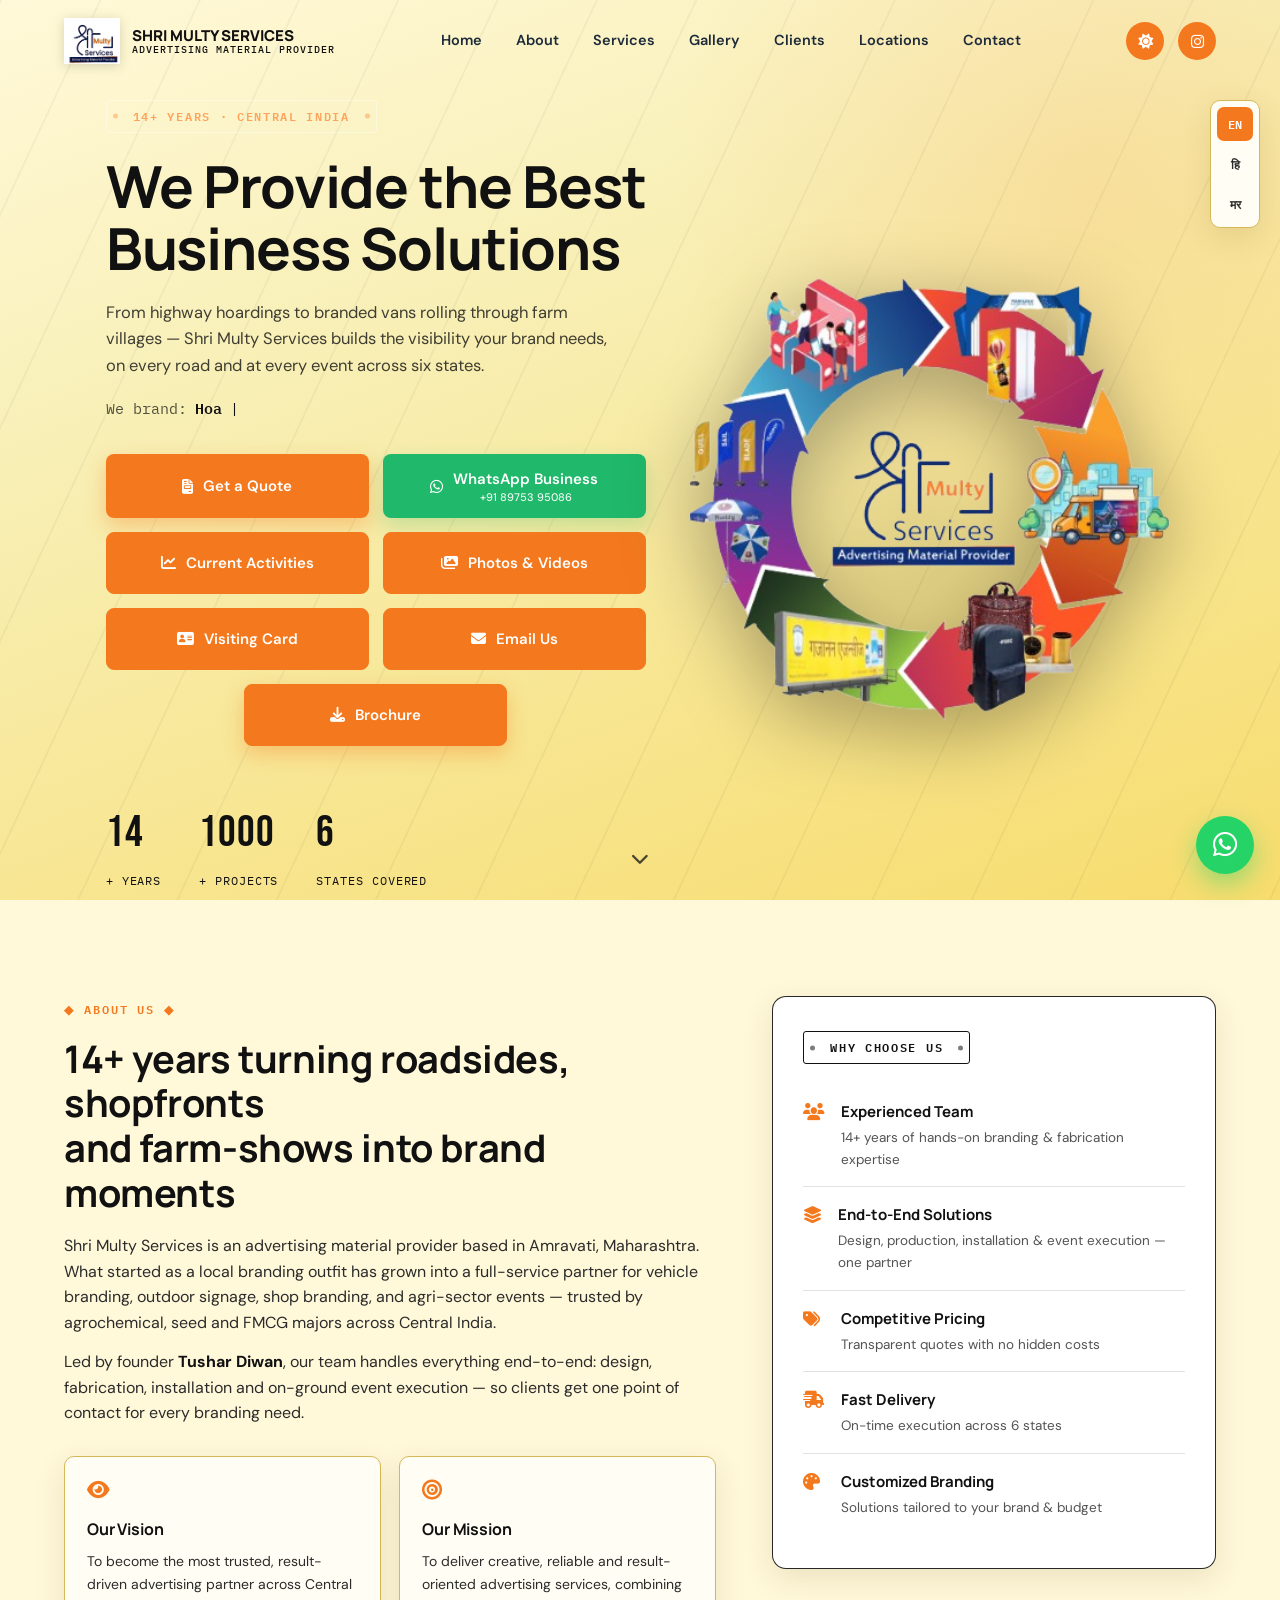
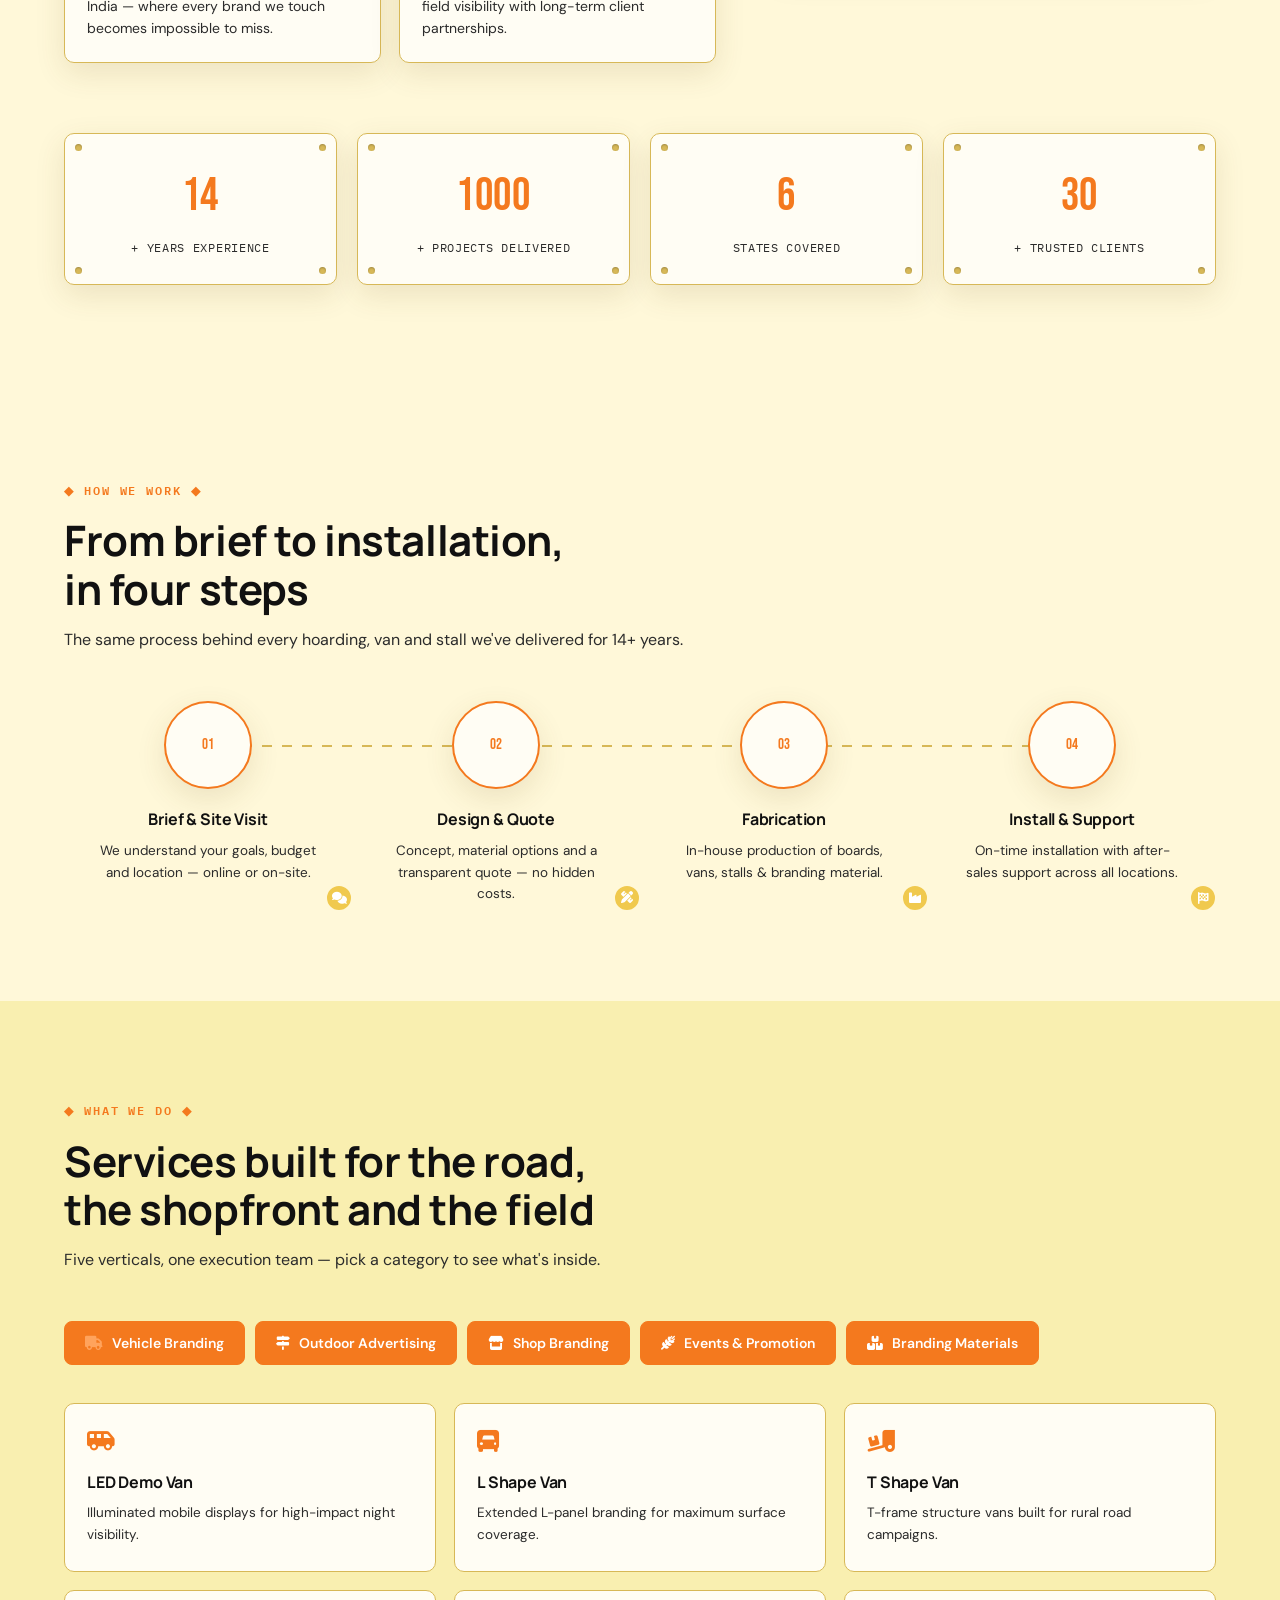
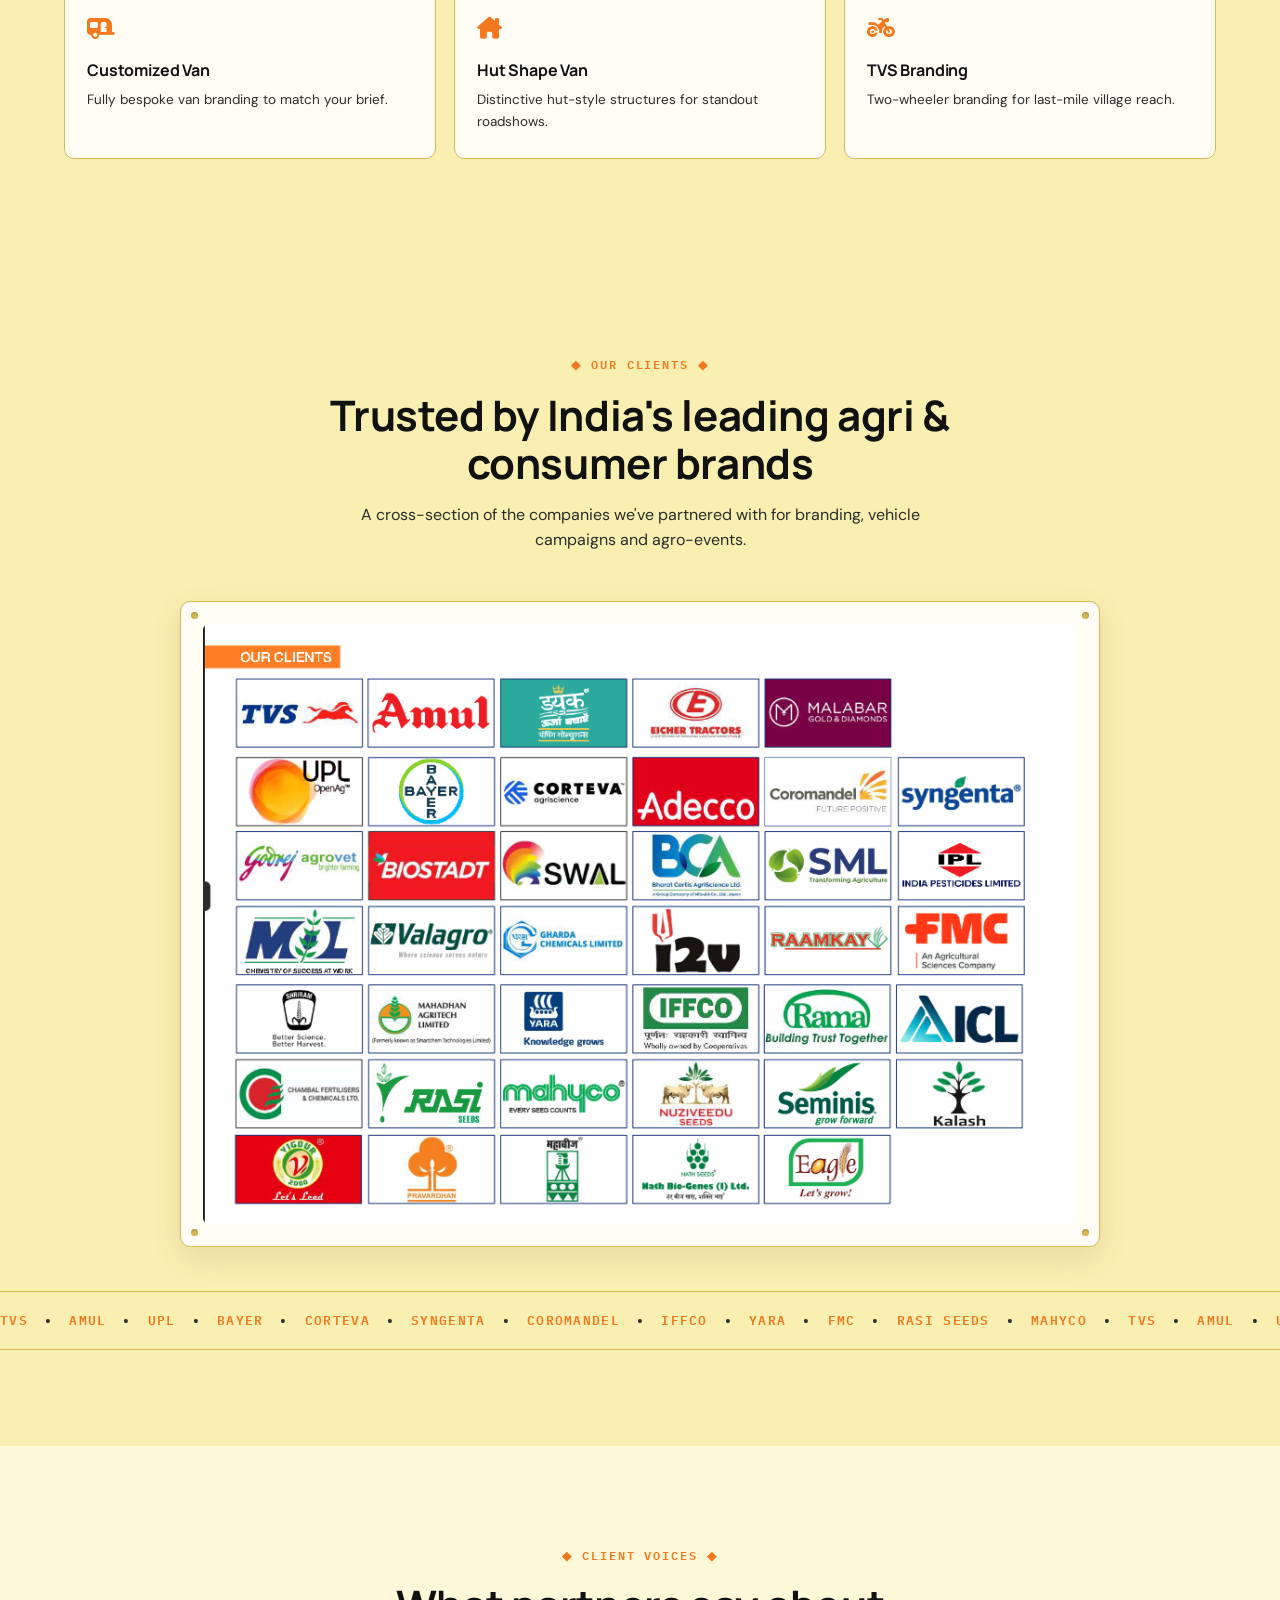
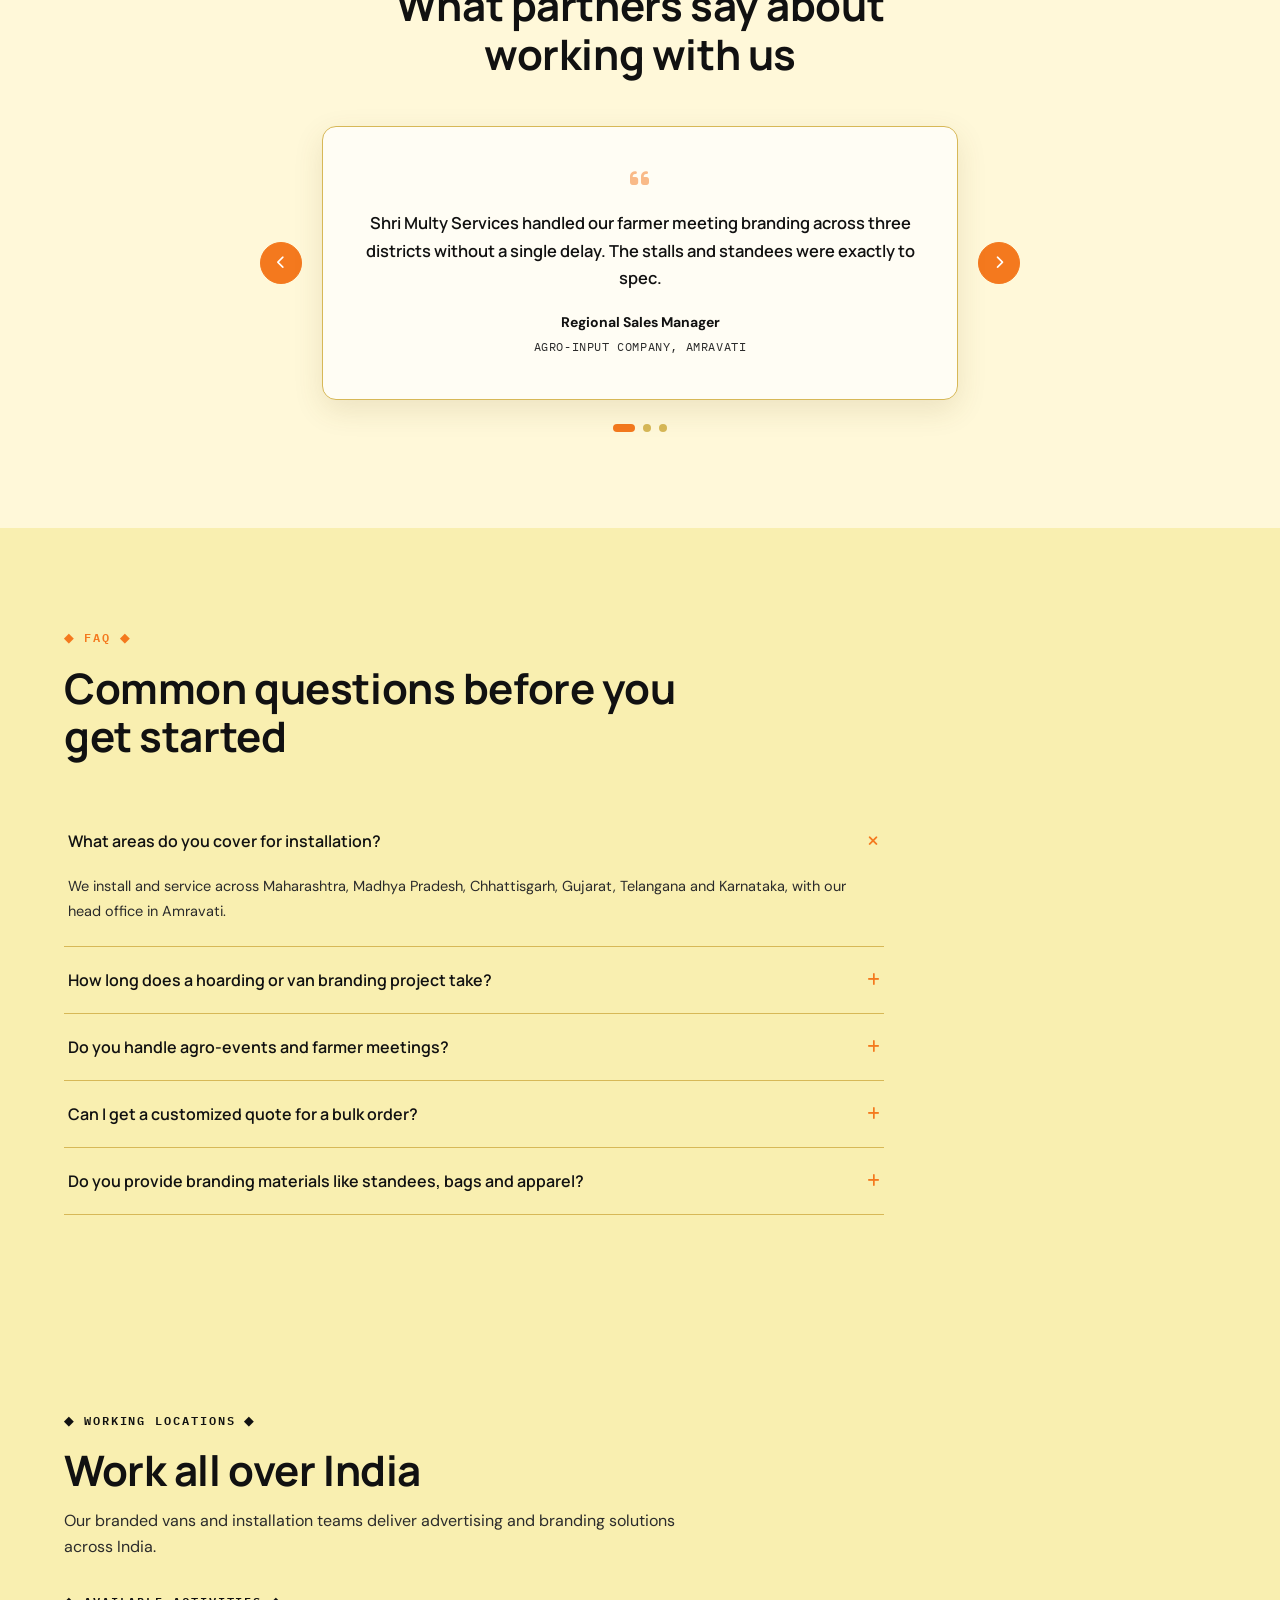
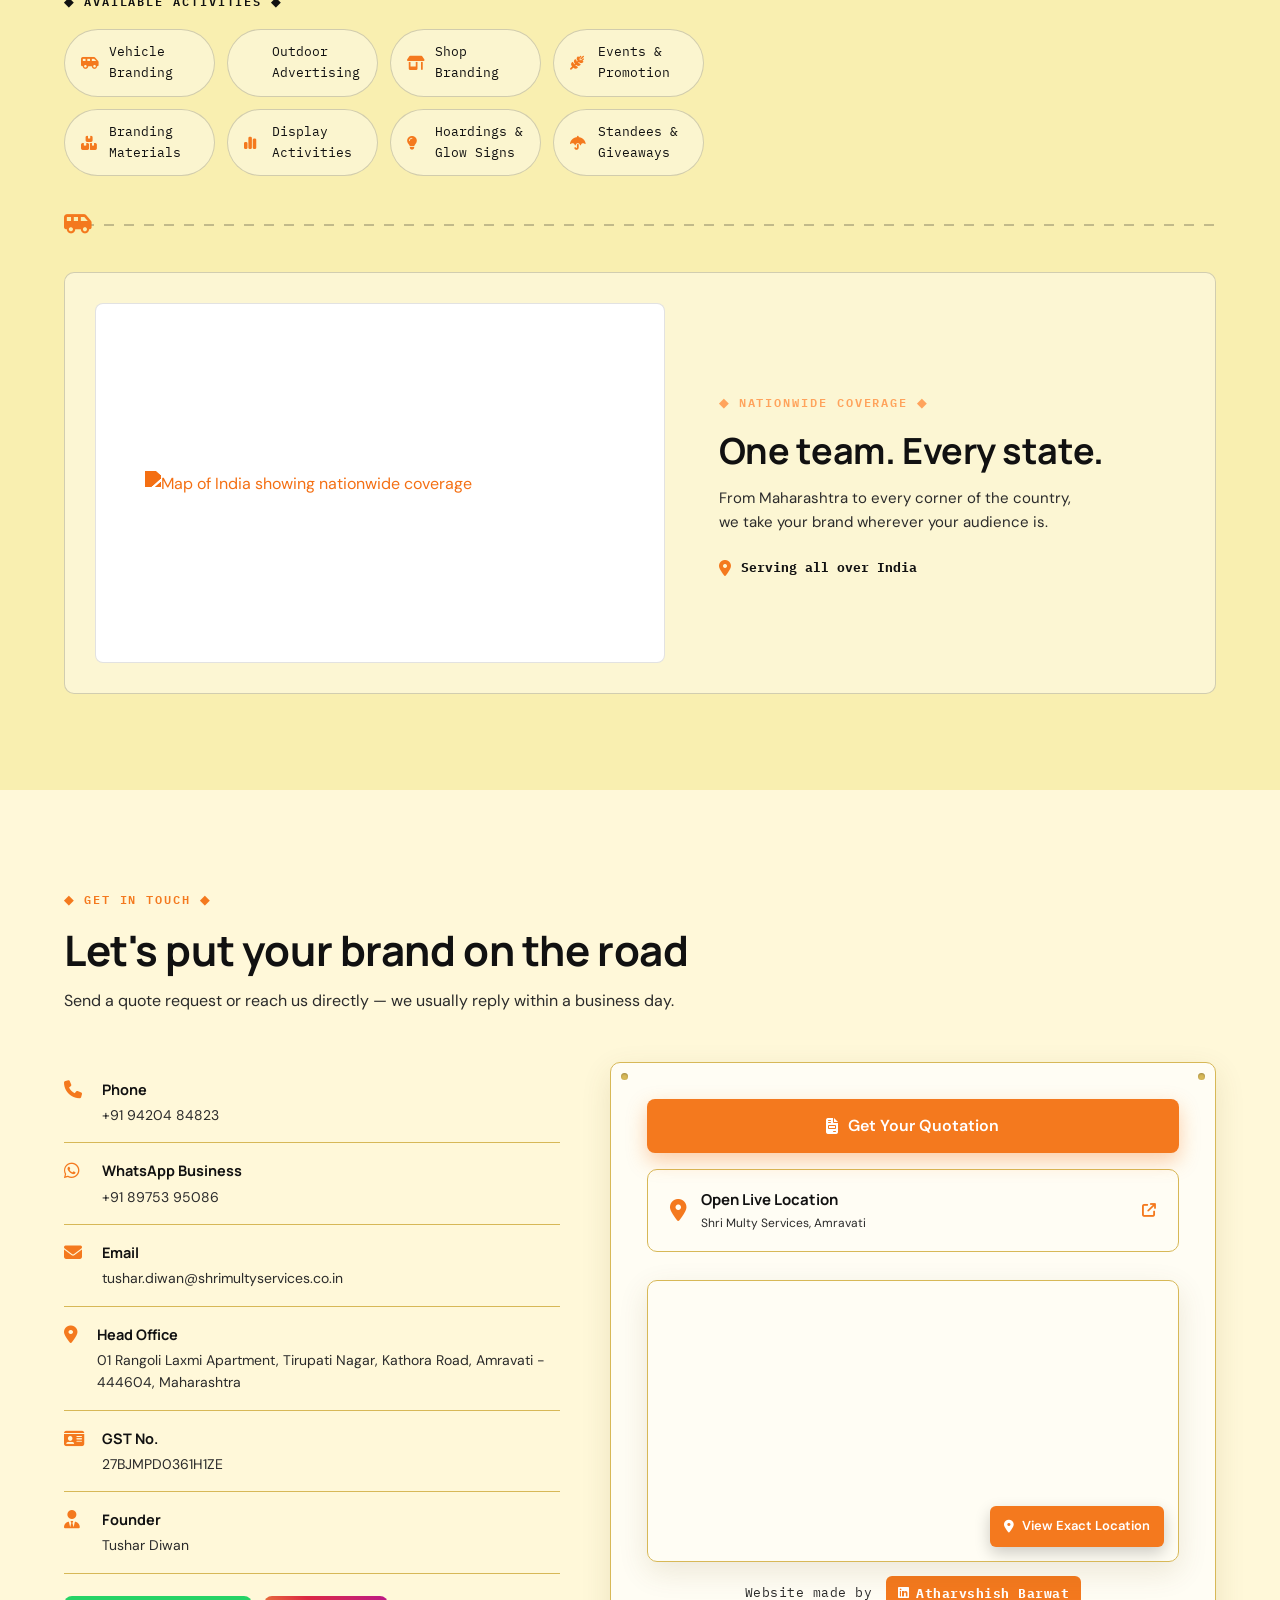
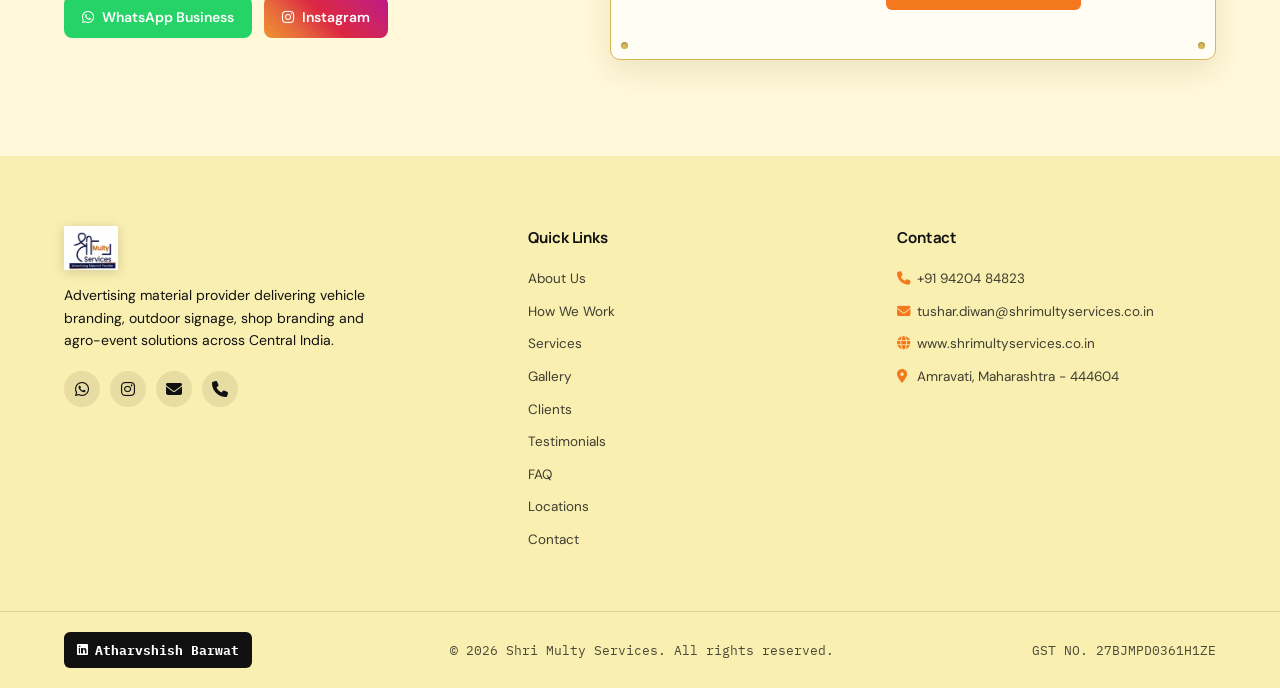
==== index.html @ 0ce6bb1d "Add autoplay video and sound controls Include the media library, visiting card, and requested site a" ====
<!DOCTYPE html>
<html lang="en" data-theme="dark">
<head>
<meta charset="UTF-8">
<meta name="viewport" content="width=device-width, initial-scale=1.0">
<title>Shri Multy Services | Advertising & Branding Solutions – Amravati</title>
<meta name="description" content="Shri Multy Services — Vehicle branding, hoardings, shop branding & agro-event solutions across Maharashtra, MP, Chhattisgarh, Gujarat, Telangana & Karnataka. 14+ years experience.">
<link rel="icon" href="logo.png">

<link rel="preconnect" href="https://fonts.googleapis.com">
<link rel="preconnect" href="https://fonts.gstatic.com" crossorigin>
<link href="https://fonts.googleapis.com/css2?family=DM+Sans:wght@400;500;600;700&family=IBM+Plex+Mono:wght@500;600&family=Manrope:wght@400;500;600;700;800&family=Bebas+Neue&display=swap" rel="stylesheet">
<link rel="stylesheet" href="https://cdnjs.cloudflare.com/ajax/libs/font-awesome/6.5.1/css/all.min.css">

<style>
/* ============ TOKENS ============ */
:root{
  --navy-deep:#f5d76d;
  --navy:#f0c94e;
  --navy-soft:#f7e589;
  --orange:#F4791E;
  --orange-soft:#FFA35C;
  --cream:#fff8d9;
  --paper:#fffdf4;
  --ink:#111111;
  --ink-soft:#2b2b2b;
  --line:#d7b857;
  --steel:#8A93A6;

  --bg:var(--cream);
  --bg-alt:#f9efb0;
  --surface:var(--paper);
  --text:var(--ink);
  --text-soft:var(--ink-soft);
  --border:var(--line);
  --shadow: 0 10px 30px rgba(95,74,18,0.12);

  --display:'Manrope', sans-serif;
  --body:'DM Sans', sans-serif;
  --mono:'IBM Plex Mono', monospace;
  --stat:'Bebas Neue', sans-serif;
}

[data-theme="dark"]{
  --bg:#fff8d9;
  --bg-alt:#f9efb0;
  --surface:#fffdf4;
  --text:#111111;
  --text-soft:#2b2b2b;
  --border:#d7b857;
  --shadow: 0 10px 30px rgba(95,74,18,0.12);
}

.reveal{opacity:0;transform:translateY(28px);transition:opacity .7s ease, transform .7s ease;}
.reveal.in-view{opacity:1;transform:translateY(0);}
@media (prefers-reduced-motion: reduce){
  .reveal{opacity:1;transform:none;transition:none;}
  .hero-art img,.route-van,.wa-float{animation:none !important;}
}

*{margin:0;padding:0;box-sizing:border-box;}
html{scroll-behavior:smooth;scroll-padding-top:88px;}
body{
  font-family:var(--body);
  background:var(--bg);
  color:var(--text);
  line-height:1.6;
  overflow-x:hidden;
  transition:background .4s ease, color .4s ease;
}
img{max-width:100%;display:block;}
a:focus-visible,button:focus-visible{outline:3px solid #1d5ca8;outline-offset:3px;}
a{color:inherit;text-decoration:none;}
ul{list-style:none;}
.container{max-width:1200px;margin:0 auto;padding:0 24px;}
section{position:relative;}

/* ---- signboard tag (signature element) ---- */
.tag{
  display:inline-flex;
  align-items:center;
  gap:8px;
  font-family:var(--mono);
  font-size:12px;
  font-weight:600;
  letter-spacing:.14em;
  text-transform:uppercase;
  color:var(--ink);
  border:1.5px solid var(--ink);
  padding:6px 16px;
  border-radius:3px;
  position:relative;
  background:transparent;
}
.tag::before,.tag::after{
  content:"";
  position:absolute;
  width:5px;height:5px;
  border-radius:50%;
  background:currentColor;
  opacity:.55;
  top:50%;transform:translateY(-50%);
}
.tag::before{left:6px;}
.tag::after{right:6px;}
.tag > span{padding:0 10px;}

.board{
  position:relative;
  background:var(--surface);
  border:1px solid var(--border);
  border-radius:10px;
  box-shadow:var(--shadow);
}
.board .bolt{
  position:absolute;
  width:7px;height:7px;
  border-radius:50%;
  background:var(--border);
  box-shadow: inset 0 1px 2px rgba(0,0,0,.25), 0 1px 0 rgba(255,255,255,.3);
}
.board .bolt.tl{top:10px;left:10px;}
.board .bolt.tr{top:10px;right:10px;}
.board .bolt.bl{bottom:10px;left:10px;}
.board .bolt.br{bottom:10px;right:10px;}

h1,h2,h3,h4{font-family:var(--display);font-weight:700;letter-spacing:-0.01em;color:var(--text);}
.eyebrow{
  font-family:var(--mono);
  font-size:12px;
  letter-spacing:.16em;
  text-transform:uppercase;
  color:var(--orange);
  font-weight:600;
}
.section-head{max-width:640px;margin-bottom:48px;}
.section-head h2{font-size:clamp(28px,4vw,42px);margin-top:14px;line-height:1.15;}
.section-head p{color:var(--text-soft);margin-top:14px;font-size:16px;}
.section-pad{padding:96px 0;}
.center{text-align:center;margin-left:auto;margin-right:auto;}

.btn{
  display:inline-flex;align-items:center;gap:10px;
  font-family:var(--body);font-weight:600;font-size:15px;
  padding:13px 22px;border-radius:8px;
  cursor:pointer;border:none;transition:transform .25s ease, box-shadow .25s ease, background .25s ease;
  white-space:nowrap;
}
.btn-primary{background:var(--orange);color:#fff;box-shadow:0 8px 20px rgba(244,121,30,.35);}
.btn-primary:hover{transform:translateY(-2px);box-shadow:0 12px 26px rgba(244,121,30,.45);}
.btn-whatsapp{background:#20b86a;color:#fff;box-shadow:0 8px 20px rgba(32,184,106,.24);}
.btn-whatsapp:hover{background:#159956;color:#fff;transform:translateY(-2px);}
.btn-whatsapp small{display:block;font-size:11px;font-weight:500;line-height:1.2;opacity:.92;}
.btn-outline{background:var(--orange);color:#fff;border:1.5px solid var(--orange);}
.btn-outline:hover{background:#df6810;transform:translateY(-2px);}
.btn-dark-outline{background:var(--orange);color:#fff;border:1.5px solid var(--orange);}
[data-theme="dark"] .btn-dark-outline{color:#fff;border-color:var(--orange);}
.btn-dark-outline:hover{background:#df6810;color:#fff;}
.hero-cta a[data-i18n="cta_brochure"]{background:var(--orange)!important;color:#fff!important;border:1.5px solid var(--orange)!important;box-shadow:0 8px 20px rgba(244,121,30,.35)!important;}
.hero-cta a[data-i18n="cta_brochure"]:hover{background:#df6810!important;border-color:#df6810!important;transform:translateY(-2px);}
.hero-cta a[data-i18n="cta_brochure"] i{color:#fff!important;}
.hero-cta a[download]{background:var(--orange)!important;color:#fff!important;border:1.5px solid var(--orange)!important;box-shadow:0 8px 20px rgba(244,121,30,.35)!important;}
.hero-cta a[download]:hover{background:#df6810!important;border-color:#df6810!important;transform:translateY(-2px);}
.hero-cta a[download] i{color:#fff!important;}

/* ============ NAVBAR ============ */
header{
  position:fixed;top:0;left:0;width:100%;z-index:1000;
  padding:18px 0;
  transition:background .35s ease, padding .35s ease, box-shadow .35s ease;
}
header.scrolled{
  background:var(--surface);
  padding:10px 0;
  box-shadow:0 4px 20px rgba(0,0,0,.08);
}
.nav-wrap{display:flex;align-items:center;justify-content:space-between;}
.brand{display:flex;align-items:center;gap:12px;}
.brand img{height:46px;width:auto;transition:height .35s ease;filter:drop-shadow(0 2px 6px rgba(0,0,0,.15));}
header.scrolled .brand img{height:38px;width:auto;}
.brand-text{font-family:var(--display);font-weight:800;font-size:15px;line-height:1.15;color:#111;transition:color .35s ease;}
header.scrolled .brand-text{color:var(--text);}
.brand-text small{display:block;font-family:var(--mono);font-weight:500;font-size:10px;letter-spacing:.1em;color:#111;text-transform:uppercase;}

.nav-links{display:flex;align-items:center;gap:34px;}
.nav-links a{
  font-size:14.5px;font-weight:600;color:#1d2a3a;position:relative;padding:4px 0;
  transition:color .35s ease;
}
header.scrolled .nav-links a{color:var(--text);}
.nav-links a::after{
  content:"";position:absolute;left:0;bottom:-2px;width:0;height:2px;background:var(--orange);
  transition:width .25s ease;
}
.nav-links a:hover::after{width:100%;}

.nav-actions{display:flex;align-items:center;gap:14px;}
.icon-btn{
  width:38px;height:38px;border-radius:50%;
  display:flex;align-items:center;justify-content:center;
  background:var(--orange);color:#fff;
  cursor:pointer;border:none;font-size:15px;transition:.3s ease;
}
header.scrolled .icon-btn{background:var(--orange);color:#fff;}
.icon-btn:hover{background:var(--orange);color:#fff;}

.hamburger{display:none;flex-direction:column;gap:5px;cursor:pointer;background:none;border:none;}
.hamburger span{width:24px;height:2.5px;background:#1d2a3a;border-radius:2px;transition:.3s ease;}
header.scrolled .hamburger span{background:var(--text);}

@media(max-width:960px){
  .nav-links{
    position:fixed;top:0;right:-100%;height:100vh;width:min(320px,80vw);
    background:var(--surface);flex-direction:column;justify-content:center;
    gap:28px;transition:right .4s ease;box-shadow:-10px 0 40px rgba(0,0,0,.2);
  }
  .nav-links.open{right:0;}
  .nav-links a{color:var(--text) !important;font-size:17px;}
  .hamburger{display:flex;}
}
</style>
<script>
if (new URLSearchParams(window.location.search).get('gallery-only') === '1') {
  document.documentElement.classList.add('gallery-only');
}
</script>
<style>
#gallery { display: none !important; }
html.gallery-only #gallery { display: block !important; }
html.gallery-only body > :not(#gallery):not(#lightbox):not(style) { display: none !important; }
.legacy-gallery-return { display: inline-flex; margin-bottom: 28px; color: var(--orange); font-weight: 700; }
</style>
</head>
<body>

<!-- ============ PRELOADER ============ -->
<div id="preloader">
  <div class="preloader-inner">
    <img src="logo.png" alt="Shri Multy Services">
    <div class="preloader-bar"><span></span></div>
  </div>
</div>

<!-- ============ SCROLL PROGRESS ============ -->
<div id="scrollProgress"></div>

<!-- ============ LANGUAGE SWITCHER (floating) ============ -->
<div class="lang-switch" id="langSwitch">
  <button class="lang-btn active" data-lang="en">EN</button>
  <button class="lang-btn" data-lang="hi">हि</button>
  <button class="lang-btn" data-lang="mr">मर</button>
</div>

<style>
#preloader{
  position:fixed;inset:0;z-index:9999;background:#fff;
  display:flex;align-items:center;justify-content:center;
  transition:opacity .6s ease, visibility .6s ease;
}
#preloader.hide{opacity:0;visibility:hidden;pointer-events:none;}
.preloader-inner{text-align:center;}
.preloader-inner img{width:110px;margin:0 auto 22px;animation:pulseLogo 1.4s ease-in-out infinite;}
@keyframes pulseLogo{0%,100%{transform:scale(1);opacity:1;}50%{transform:scale(1.08);opacity:.75;}}
.preloader-bar{width:180px;height:3px;background:rgba(255,255,255,.15);border-radius:3px;overflow:hidden;margin:0 auto;}
.preloader-bar span{display:block;height:100%;width:0%;background:var(--orange);border-radius:3px;animation:loadBar 1.6s ease forwards;}
@keyframes loadBar{0%{width:0%;}100%{width:100%;}}

#scrollProgress{
  position:fixed;top:0;left:0;height:3px;width:0%;
  background:linear-gradient(90deg,var(--orange),var(--orange-soft));
  z-index:1100;transition:width .1s ease;
}

.lang-switch{
  position:fixed;top:100px;right:20px;z-index:950;
  display:flex;flex-direction:column;gap:6px;
  background:var(--surface);border:1px solid var(--border);border-radius:10px;padding:6px;box-shadow:var(--shadow);
}
.lang-btn{
  width:36px;height:34px;border:none;background:transparent;border-radius:7px;cursor:pointer;
  font-family:var(--mono);font-size:12px;font-weight:600;color:var(--text-soft);transition:.2s ease;
}
.lang-btn.active{background:var(--orange);color:#fff;}
.lang-btn:hover{color:var(--orange);}
.lang-btn.active:hover{color:#fff;}

@media(max-width:640px){
  .lang-switch{top:auto;bottom:96px;right:16px;flex-direction:row;}
}
</style>

<!-- ============ HEADER ============ -->
<header id="siteHeader">
  <div class="container nav-wrap">
    <a href="#home" class="brand">
      <img src="logo.png" alt="Shri Multy Services logo">
      <span class="brand-text">SHRI MULTY SERVICES<small>Advertising Material Provider</small></span>
    </a>
    <nav class="nav-links" id="navLinks">
      <a href="#home" data-i18n="nav_home">Home</a>
      <a href="#about" data-i18n="nav_about">About</a>
      <a href="#services" data-i18n="nav_services">Services</a>
      <a href="media.html" data-i18n="nav_gallery">Gallery</a>
      <a href="#clients" data-i18n="nav_clients">Clients</a>
      <a href="#locations" data-i18n="nav_locations">Locations</a>
      <a href="#contact" data-i18n="nav_contact">Contact</a>
    </nav>
    <div class="nav-actions">
      <button class="icon-btn" id="themeToggle" title="Toggle dark/light mode"><i class="fa-solid fa-sun"></i></button>
      <a class="icon-btn" href="https://www.instagram.com/shri_multy_services/" target="_blank" title="Instagram"><i class="fa-brands fa-instagram"></i></a>
      <button class="hamburger" id="hamburger"><span></span><span></span><span></span></button>
    </div>
  </div>
</header>
<!-- ============ HERO ============ -->
<section id="home" class="hero">
  <div class="hero-bg"></div>
  <div class="container hero-wrap">
    <div class="hero-copy">
      <span class="tag" style="color:var(--orange-soft);border-color:rgba(255,255,255,.4);"><span data-i18n="hero_tag">14+ Years &middot; Central India</span></span>
      <h1 data-i18n="hero_title">We Provide the Best<br><span class="accent">Business Solutions</span></h1>
      <p class="hero-sub" data-i18n="hero_sub">From highway hoardings to branded vans rolling through farm villages — Shri Multy Services builds the visibility your brand needs, on every road and at every event across six states.</p>
      <p class="hero-rotator"><span>We brand:</span> <span id="typewriter" class="tw-text"></span><span class="tw-cursor">|</span></p>
      <div class="hero-cta">
        <a href="https://forms.gle/1WXoyvcicvD7p4dz6" target="_blank" rel="noopener noreferrer" class="btn btn-primary"><i class="fa-solid fa-file-invoice"></i> <span data-i18n="cta_quote">Get a Quote</span></a>
        <a href="https://wa.me/918975395086" target="_blank" rel="noopener noreferrer" class="btn btn-whatsapp"><i class="fa-brands fa-whatsapp"></i> <span><span data-i18n="cta_whatsapp">WhatsApp Business</span><small>+91 89753 95086</small></span></a>
        <a href="https://drive.google.com/drive/folders/1-GSdfZm6TTlJrvvQrudnqlHhU-xvmjwj?usp=sharing" target="_blank" class="btn btn-outline"><i class="fa-solid fa-chart-line"></i> Current Activities</a>
        <a href="media.html" class="btn btn-outline"><i class="fa-solid fa-images"></i> Photos &amp; Videos</a>
        <a href="media.html#visiting-card" class="btn btn-outline"><i class="fa-solid fa-address-card"></i> Visiting Card</a>
        <a href="mailto:tushar.diwan@shrimultyservices.co.in" class="btn btn-outline"><i class="fa-solid fa-envelope"></i> <span data-i18n="cta_email">Email Us</span></a>
        <a href="[data-uri]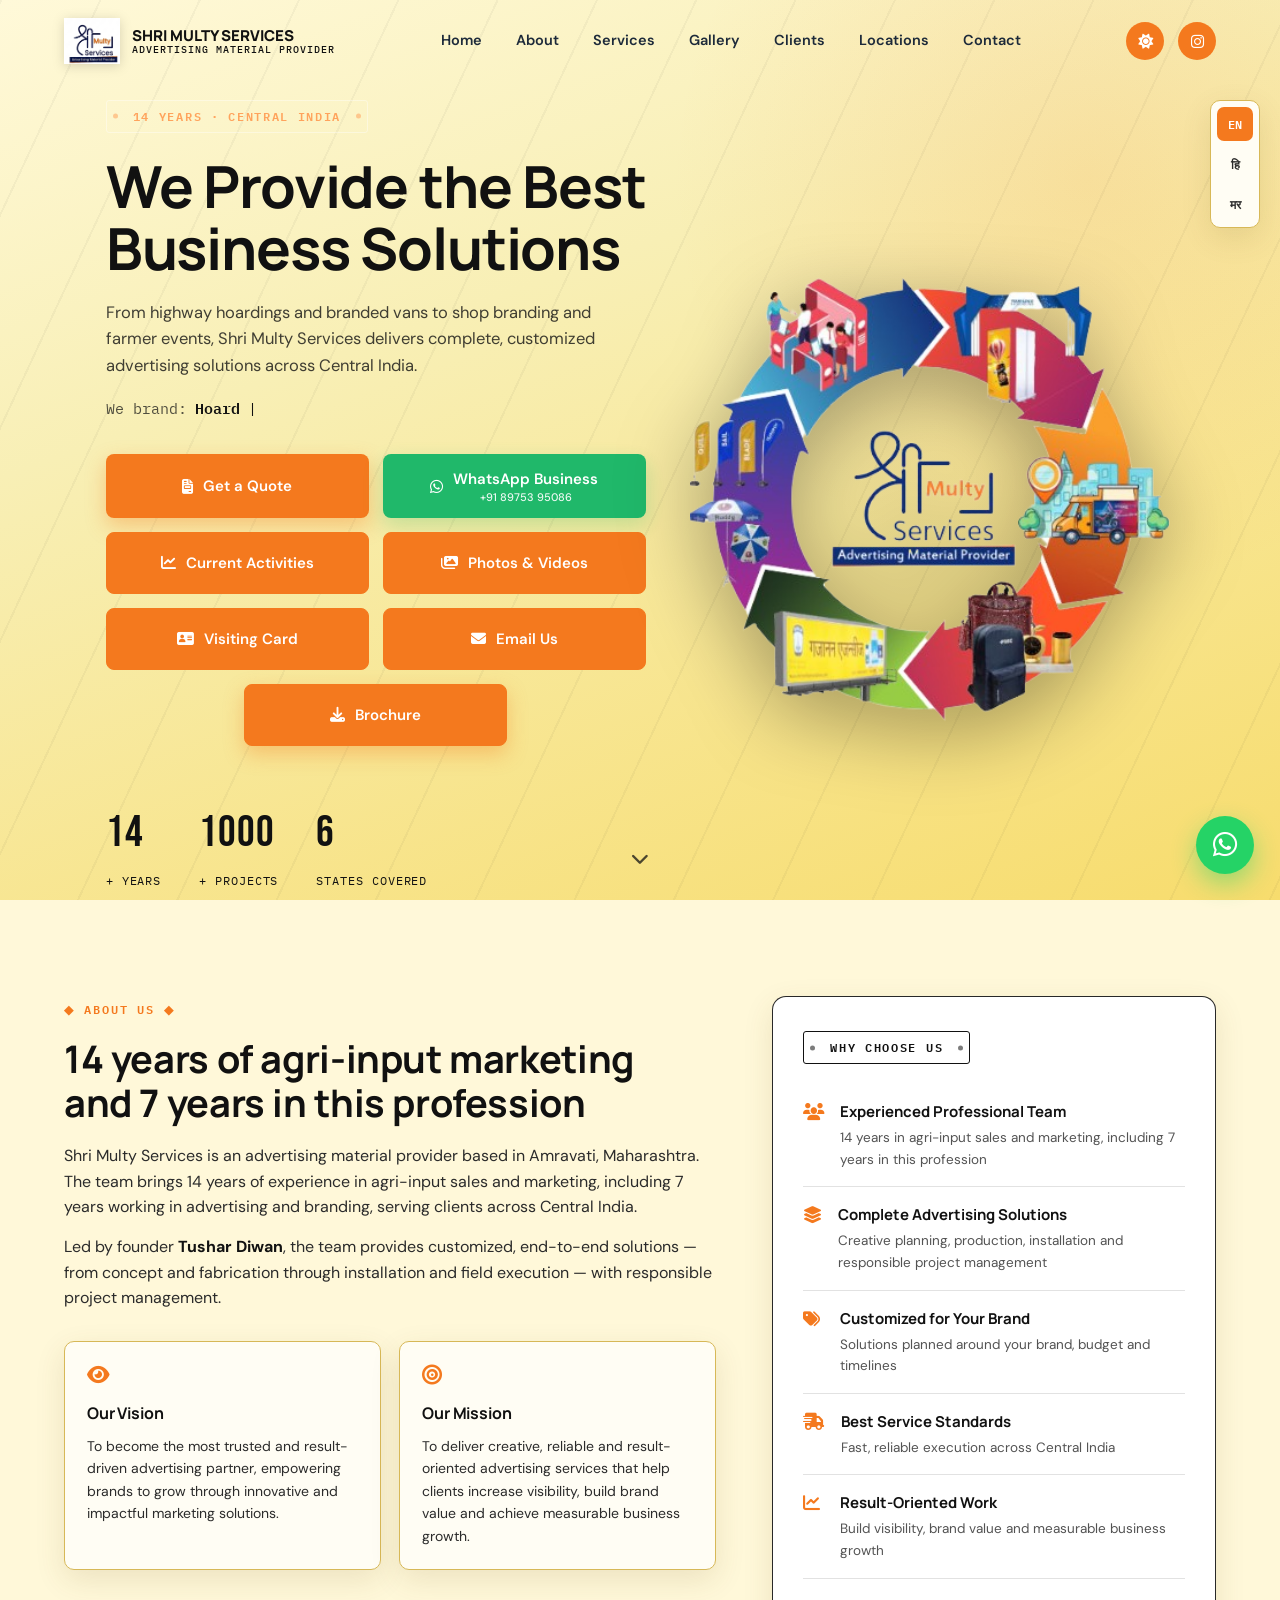
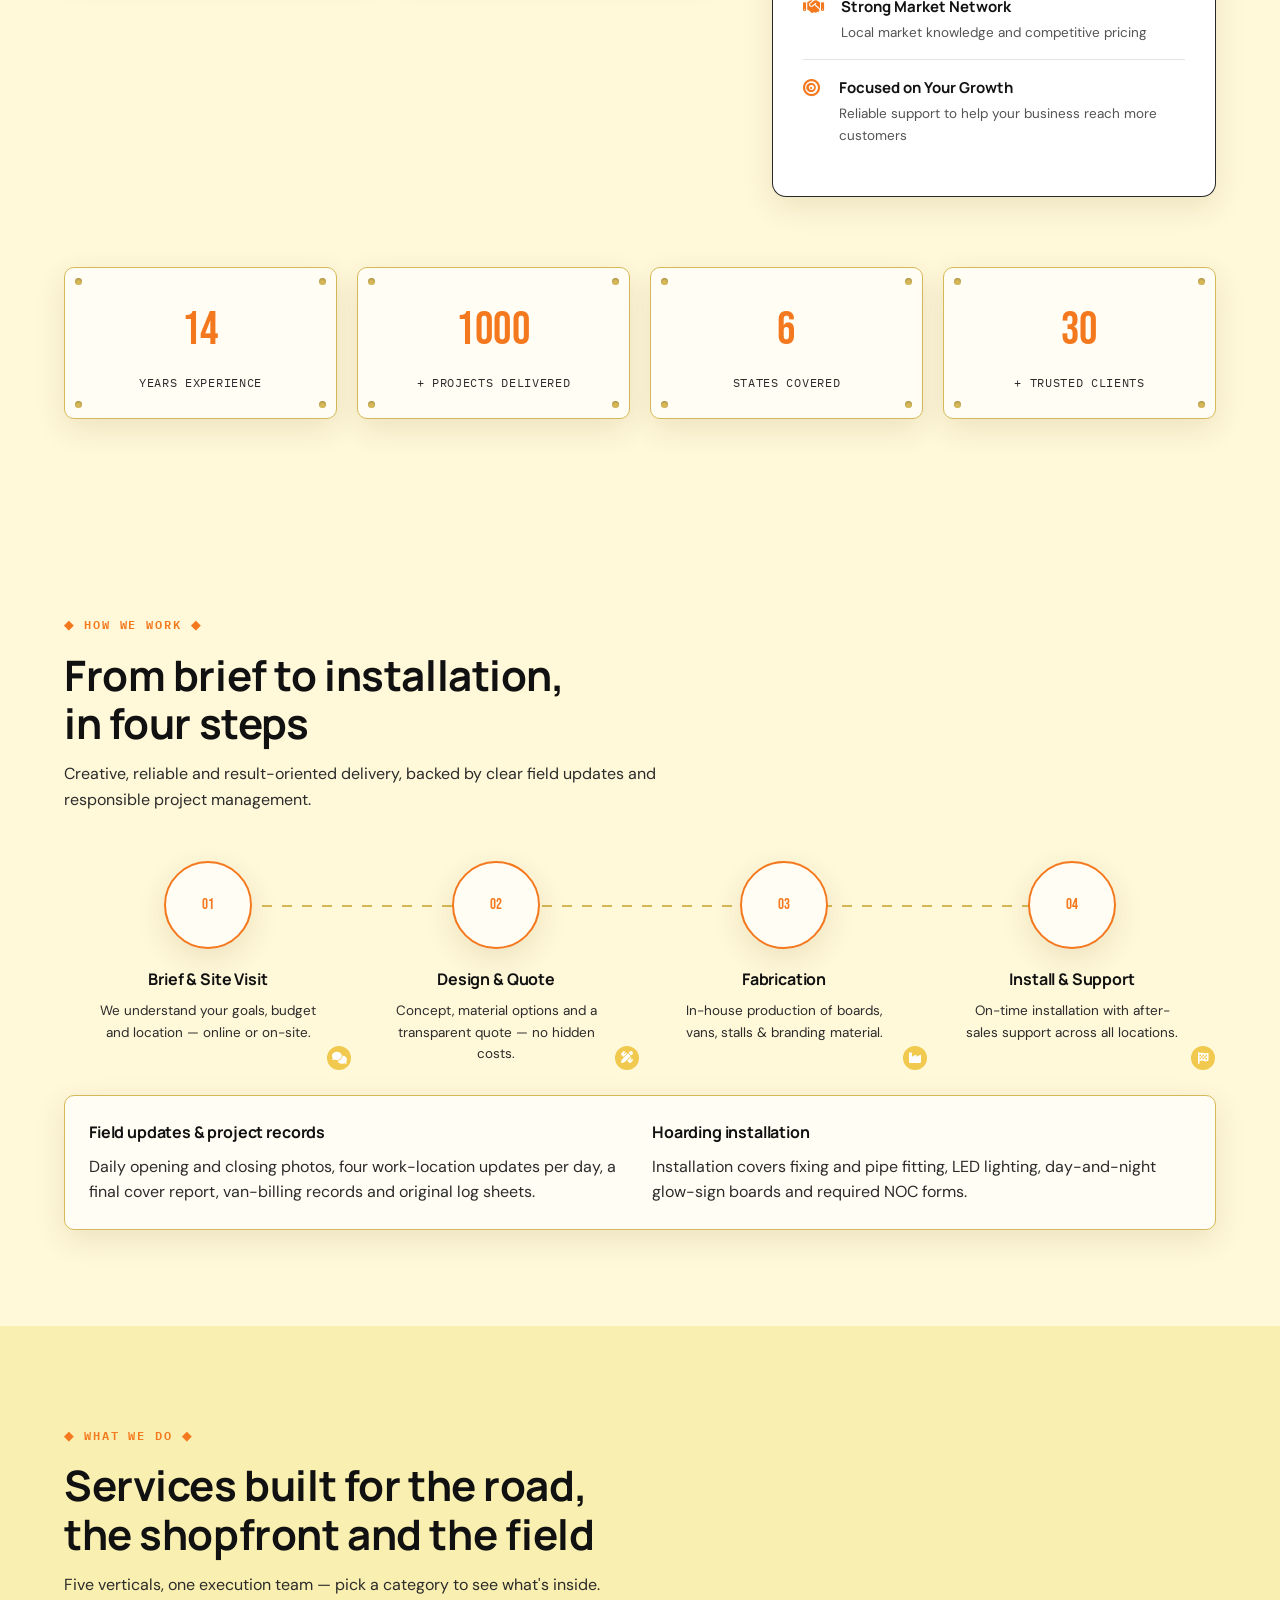
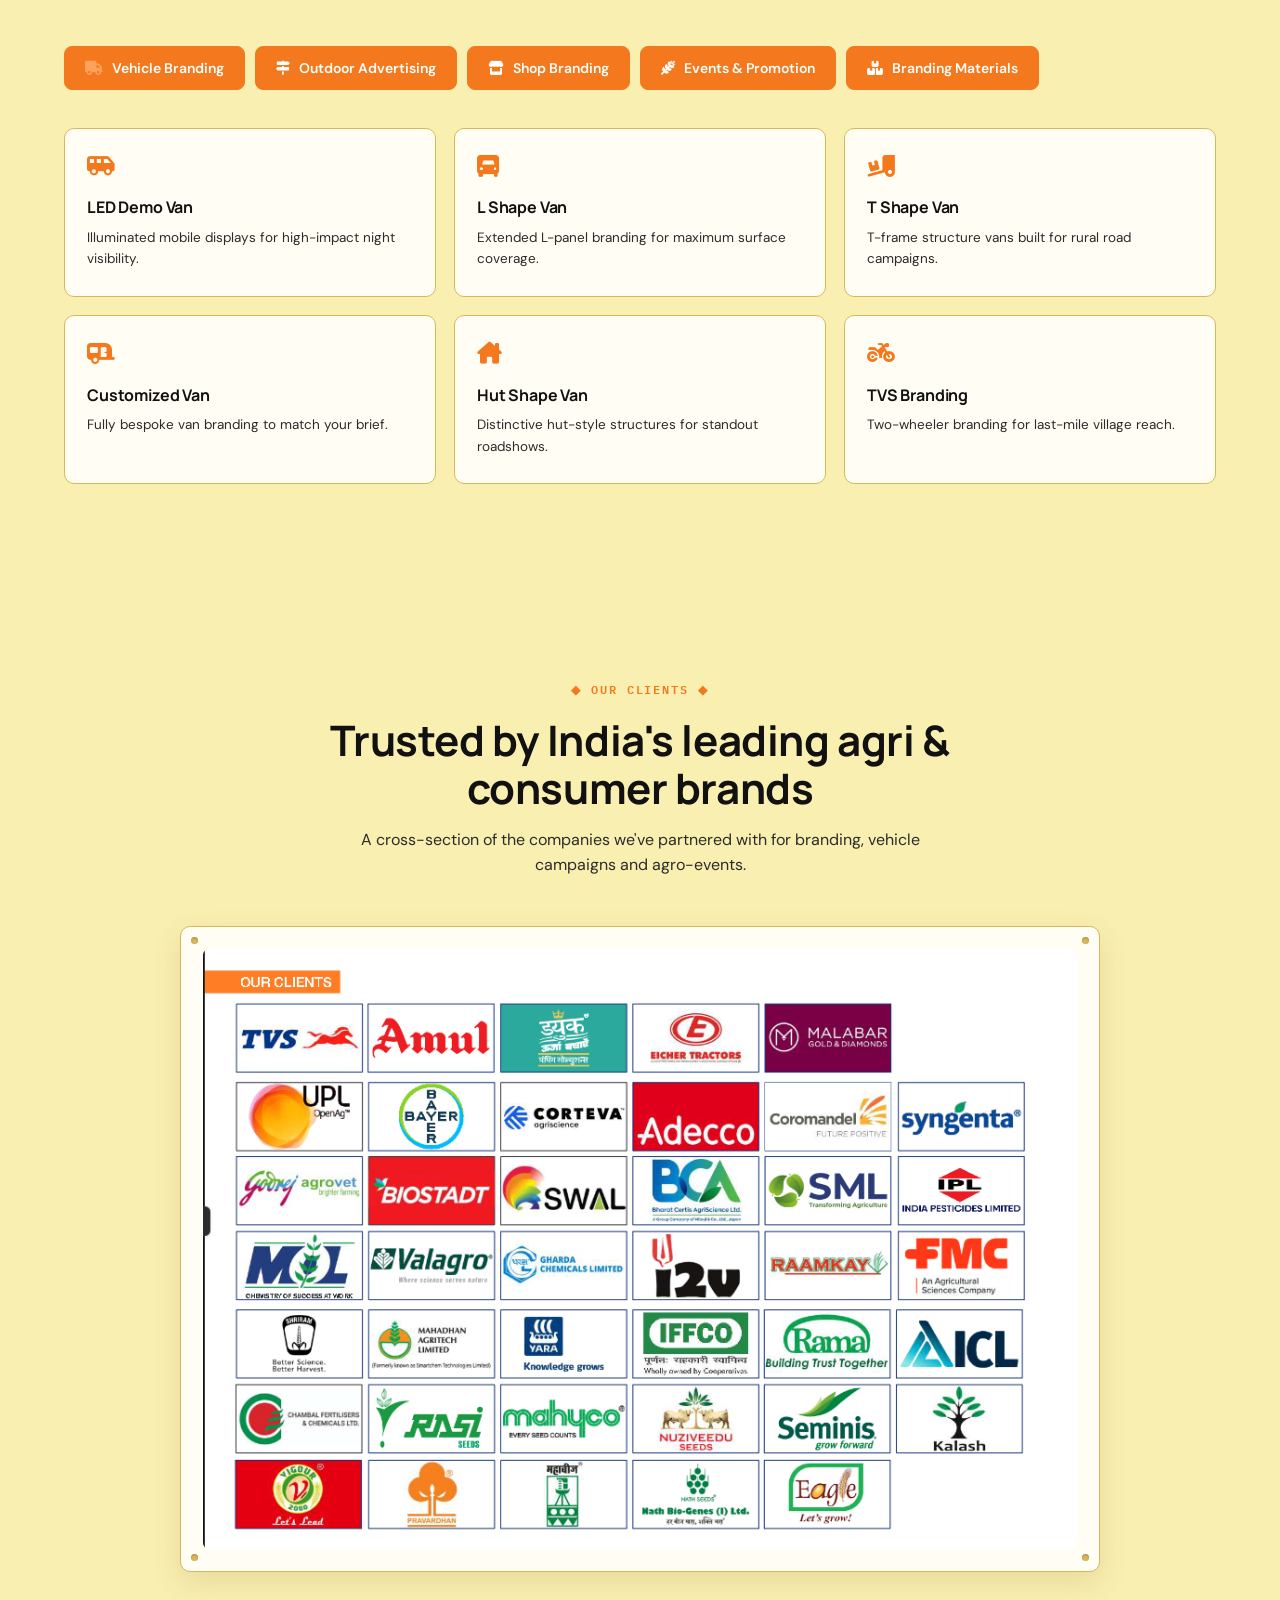
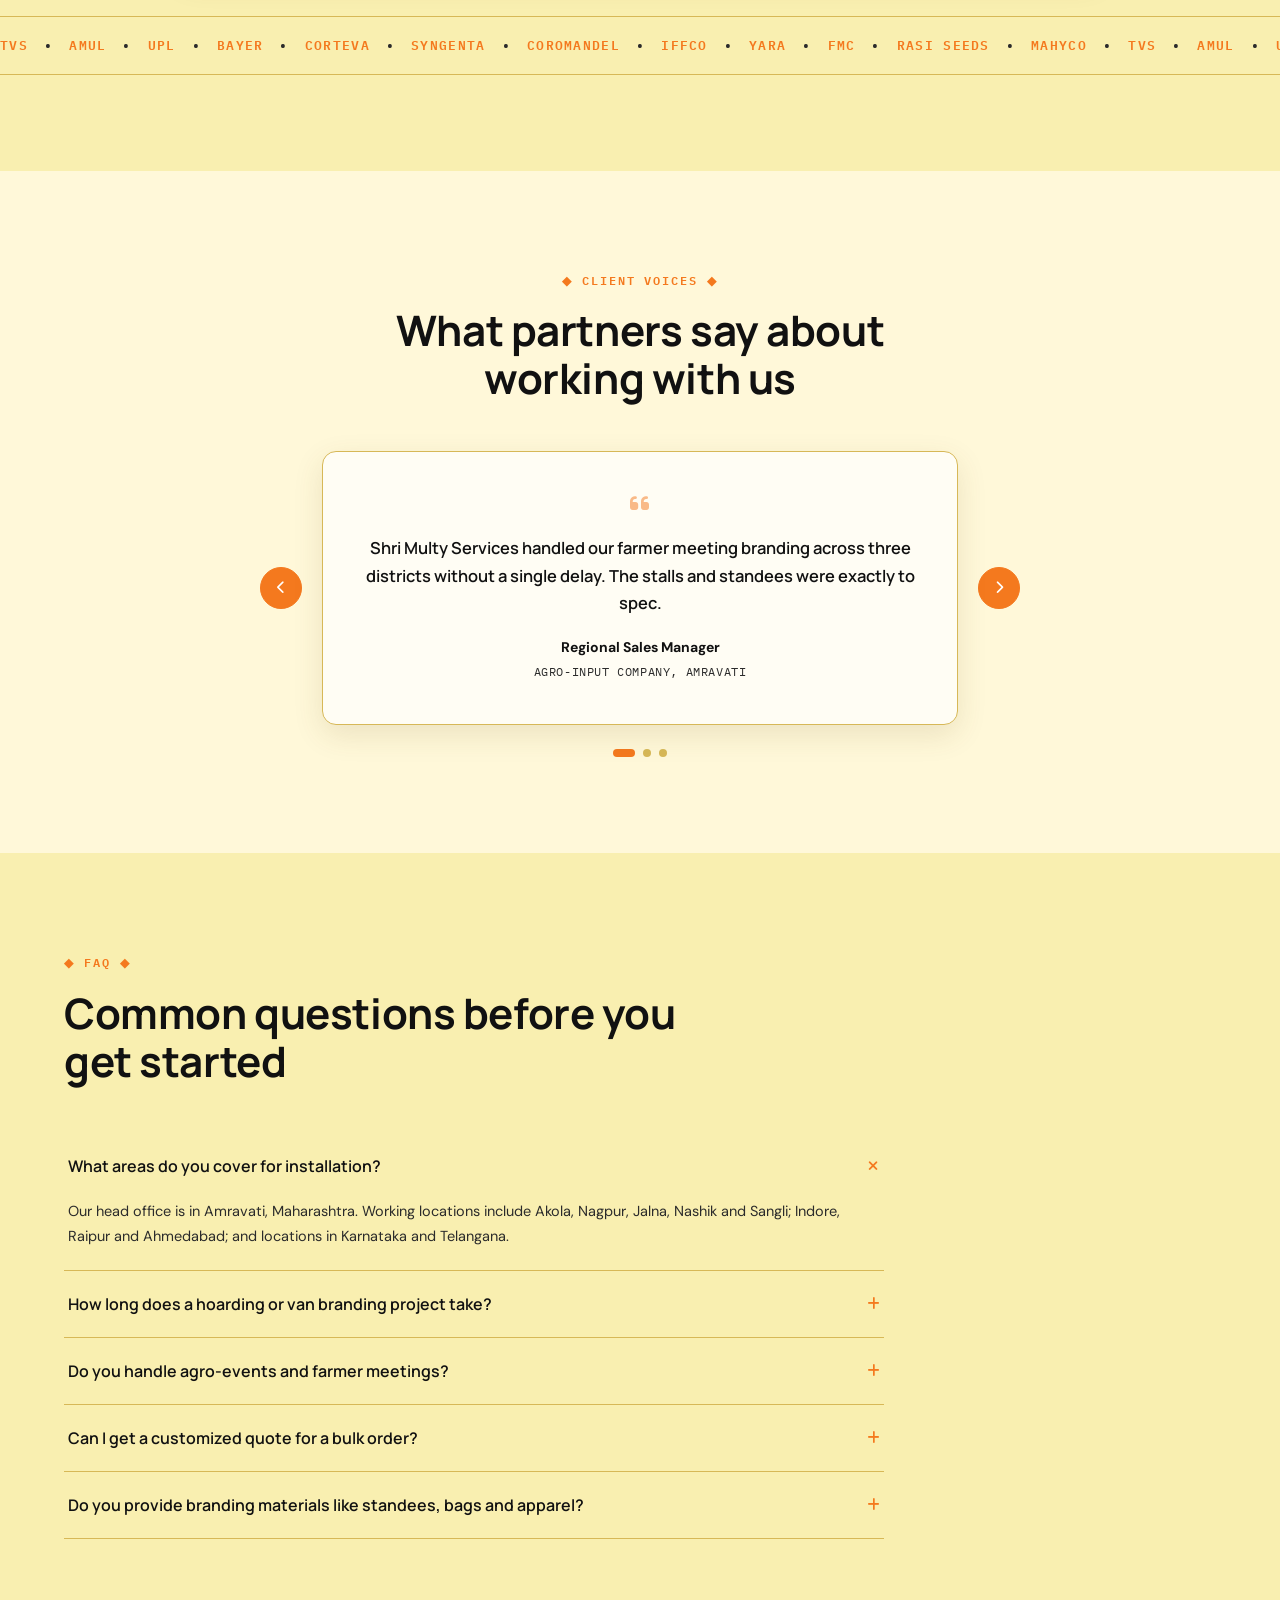
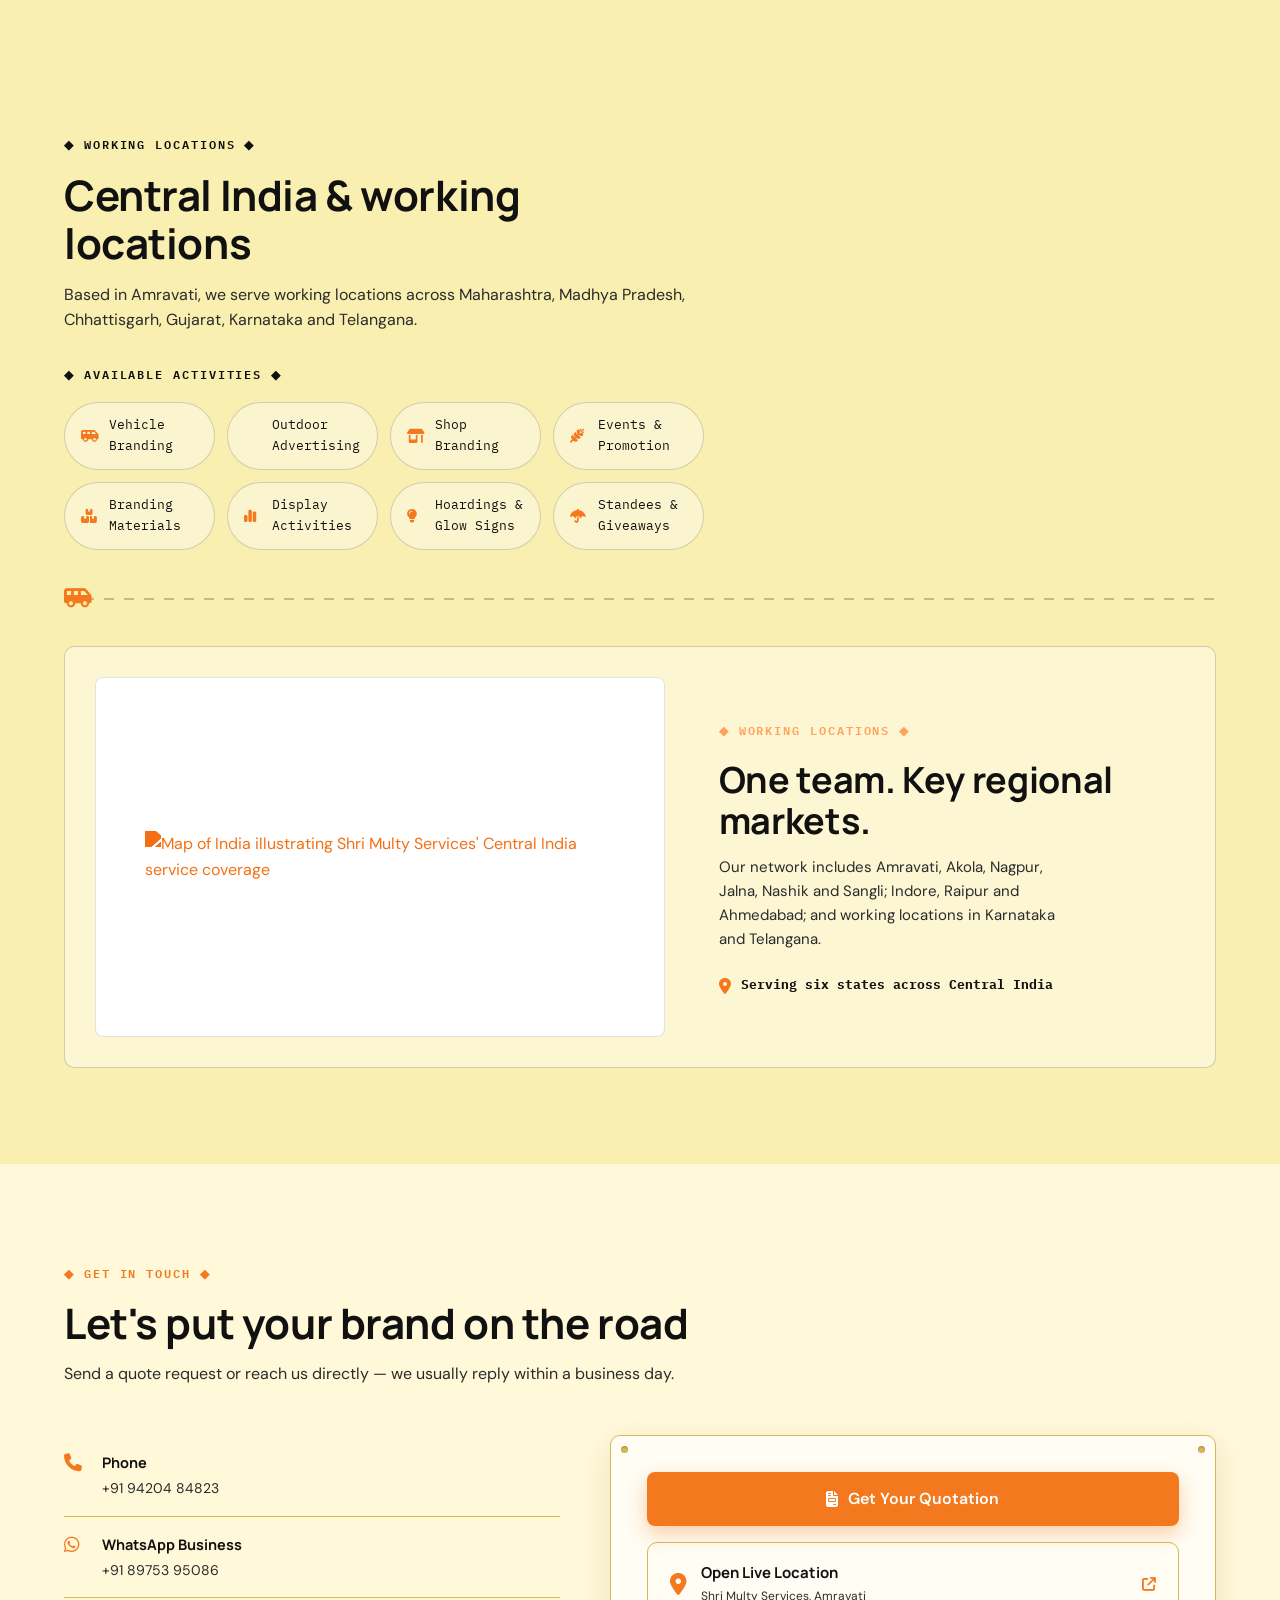
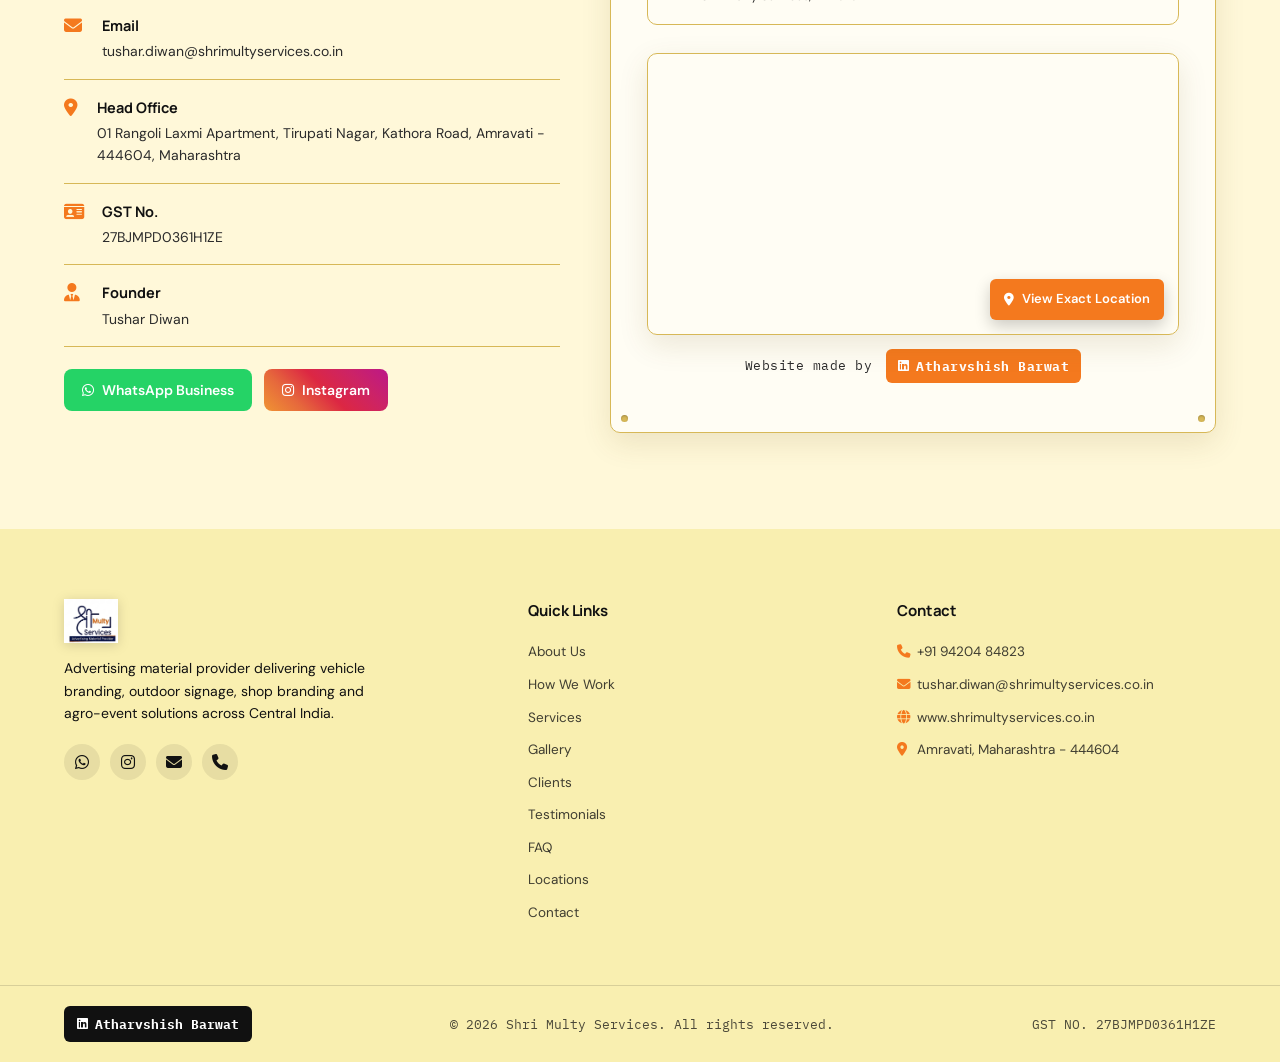
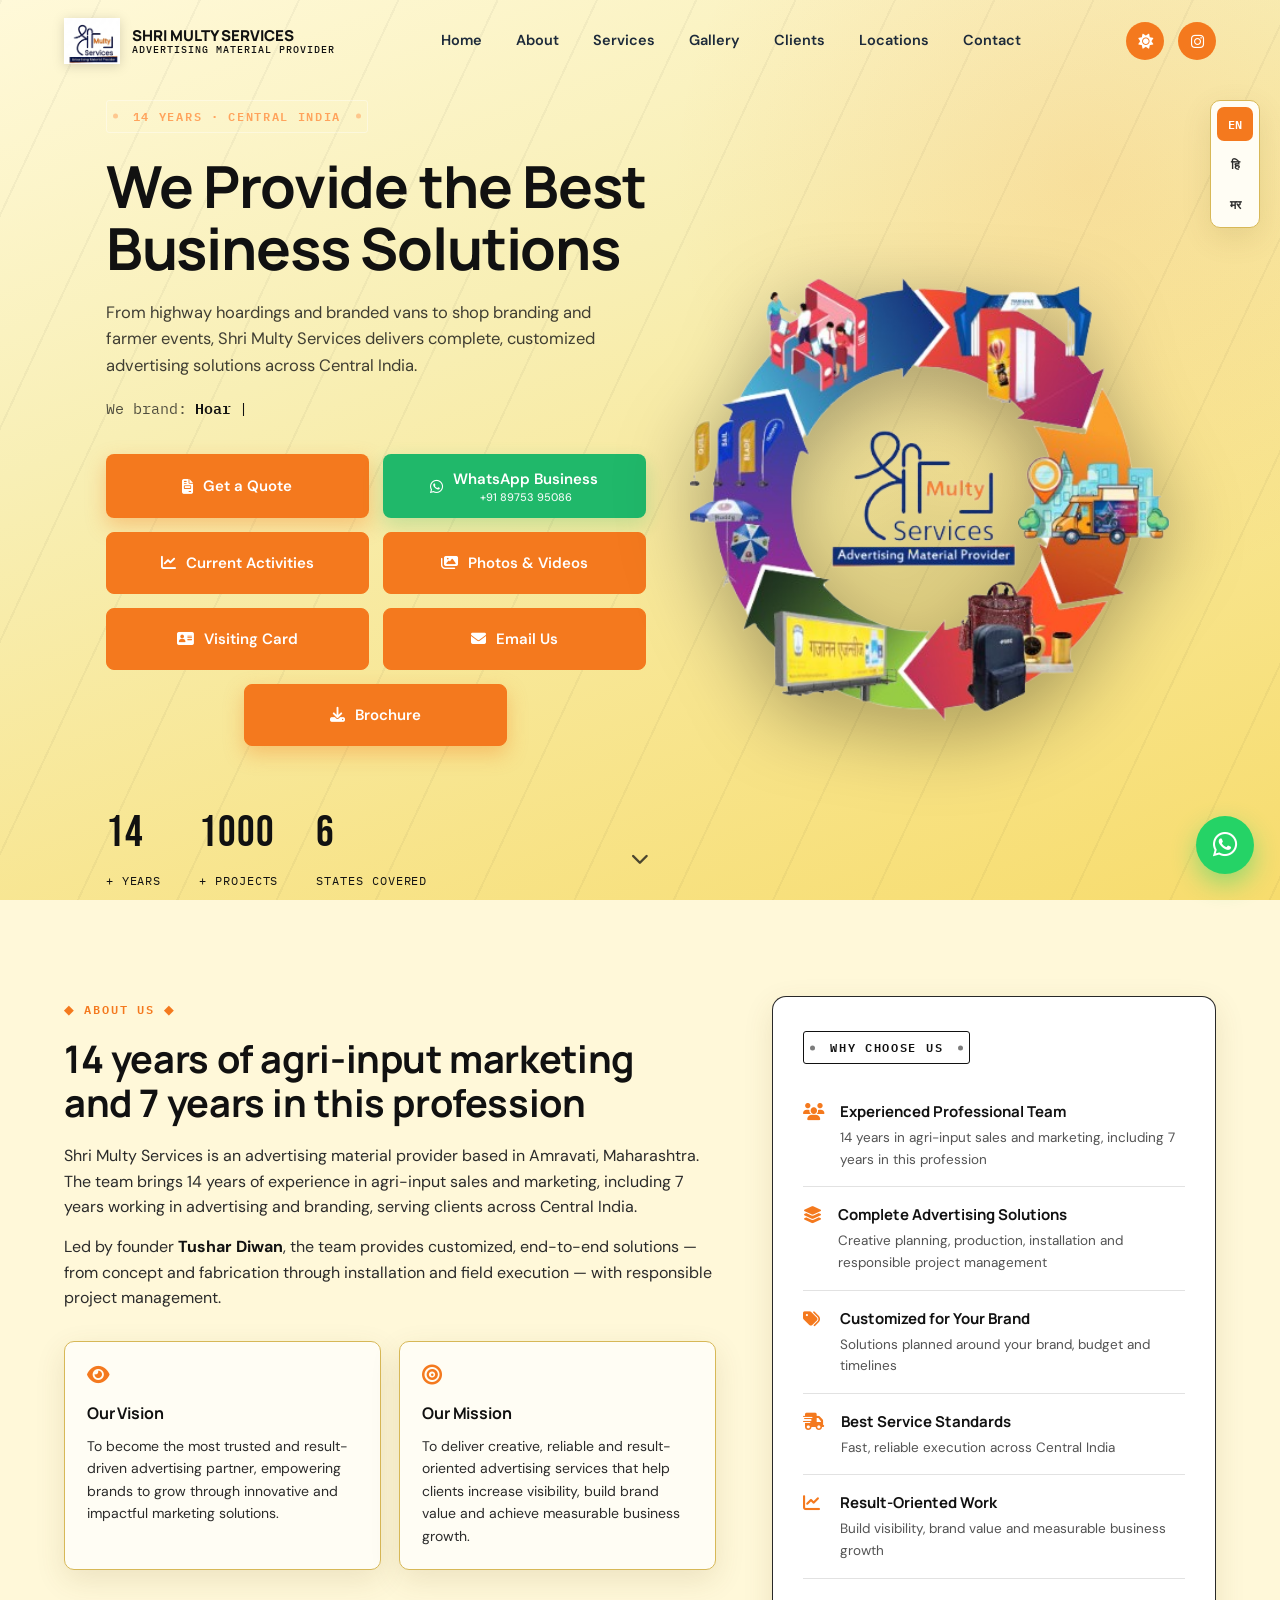
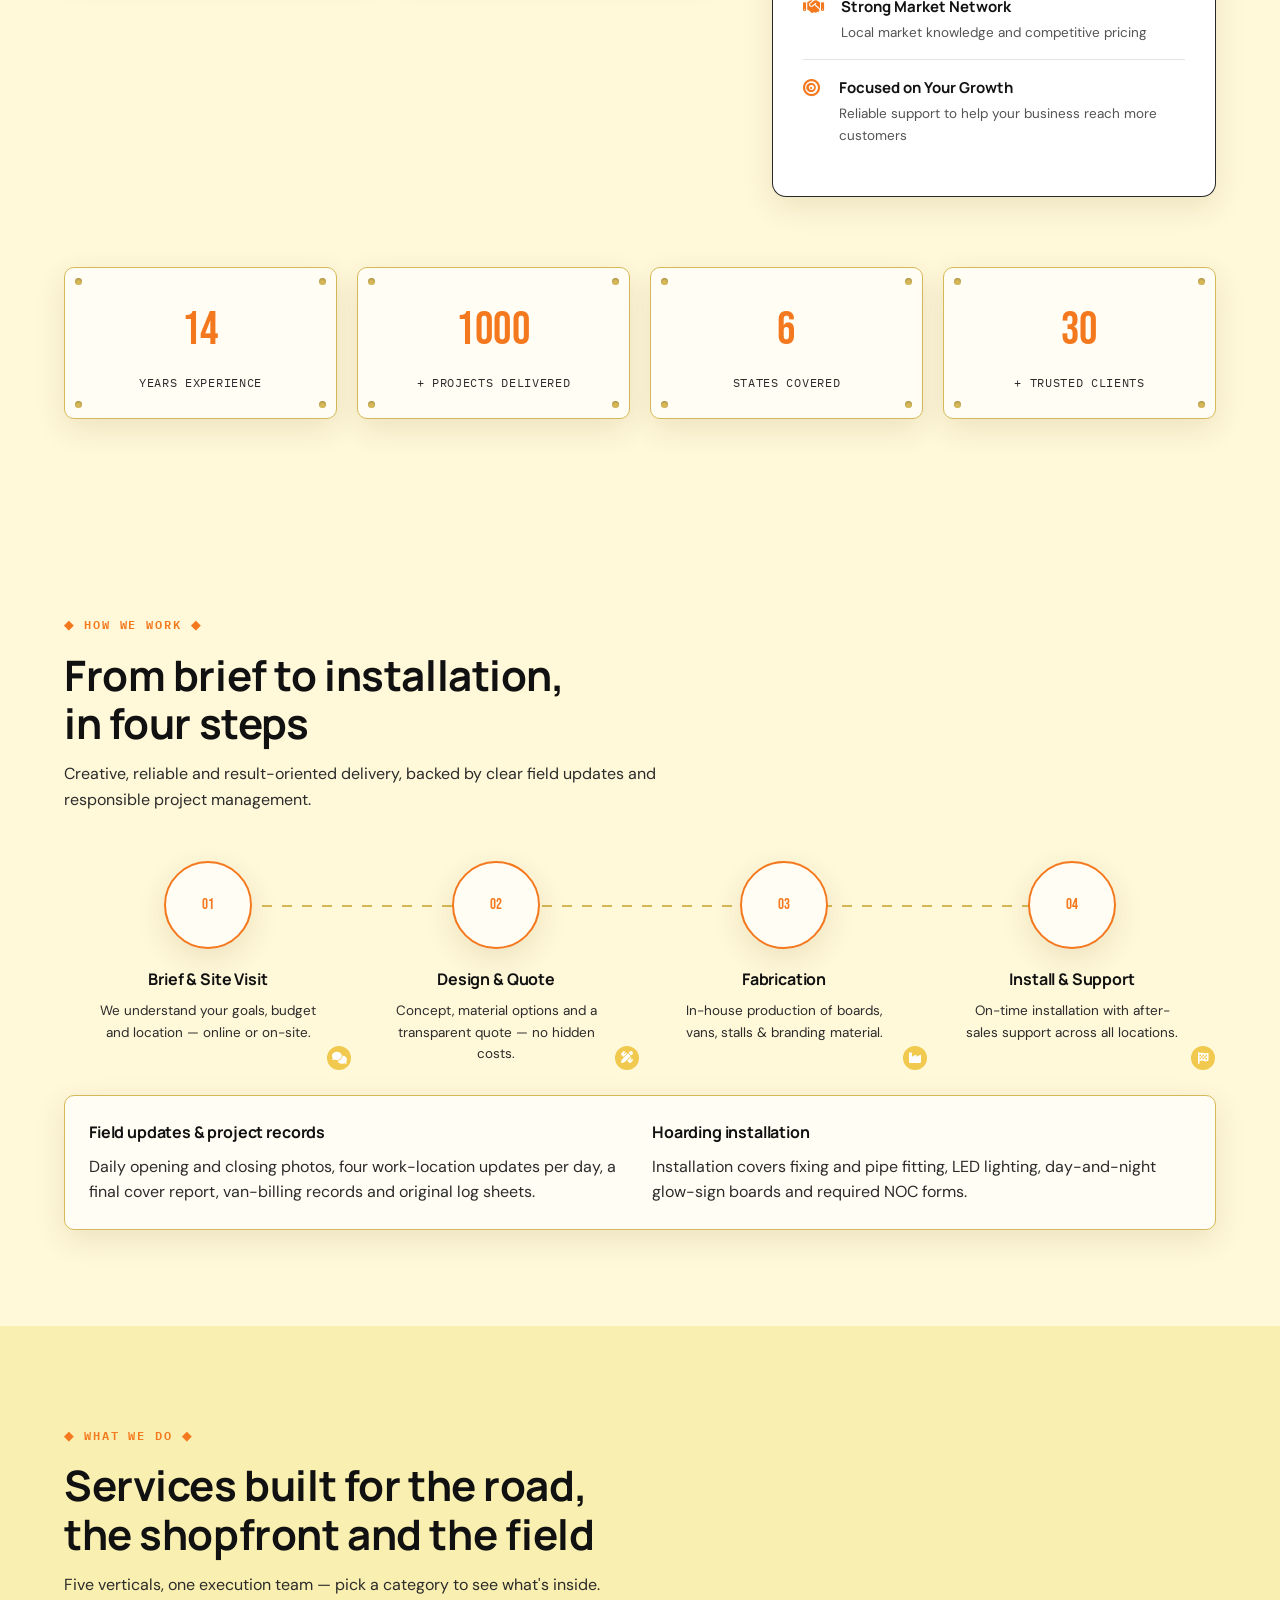
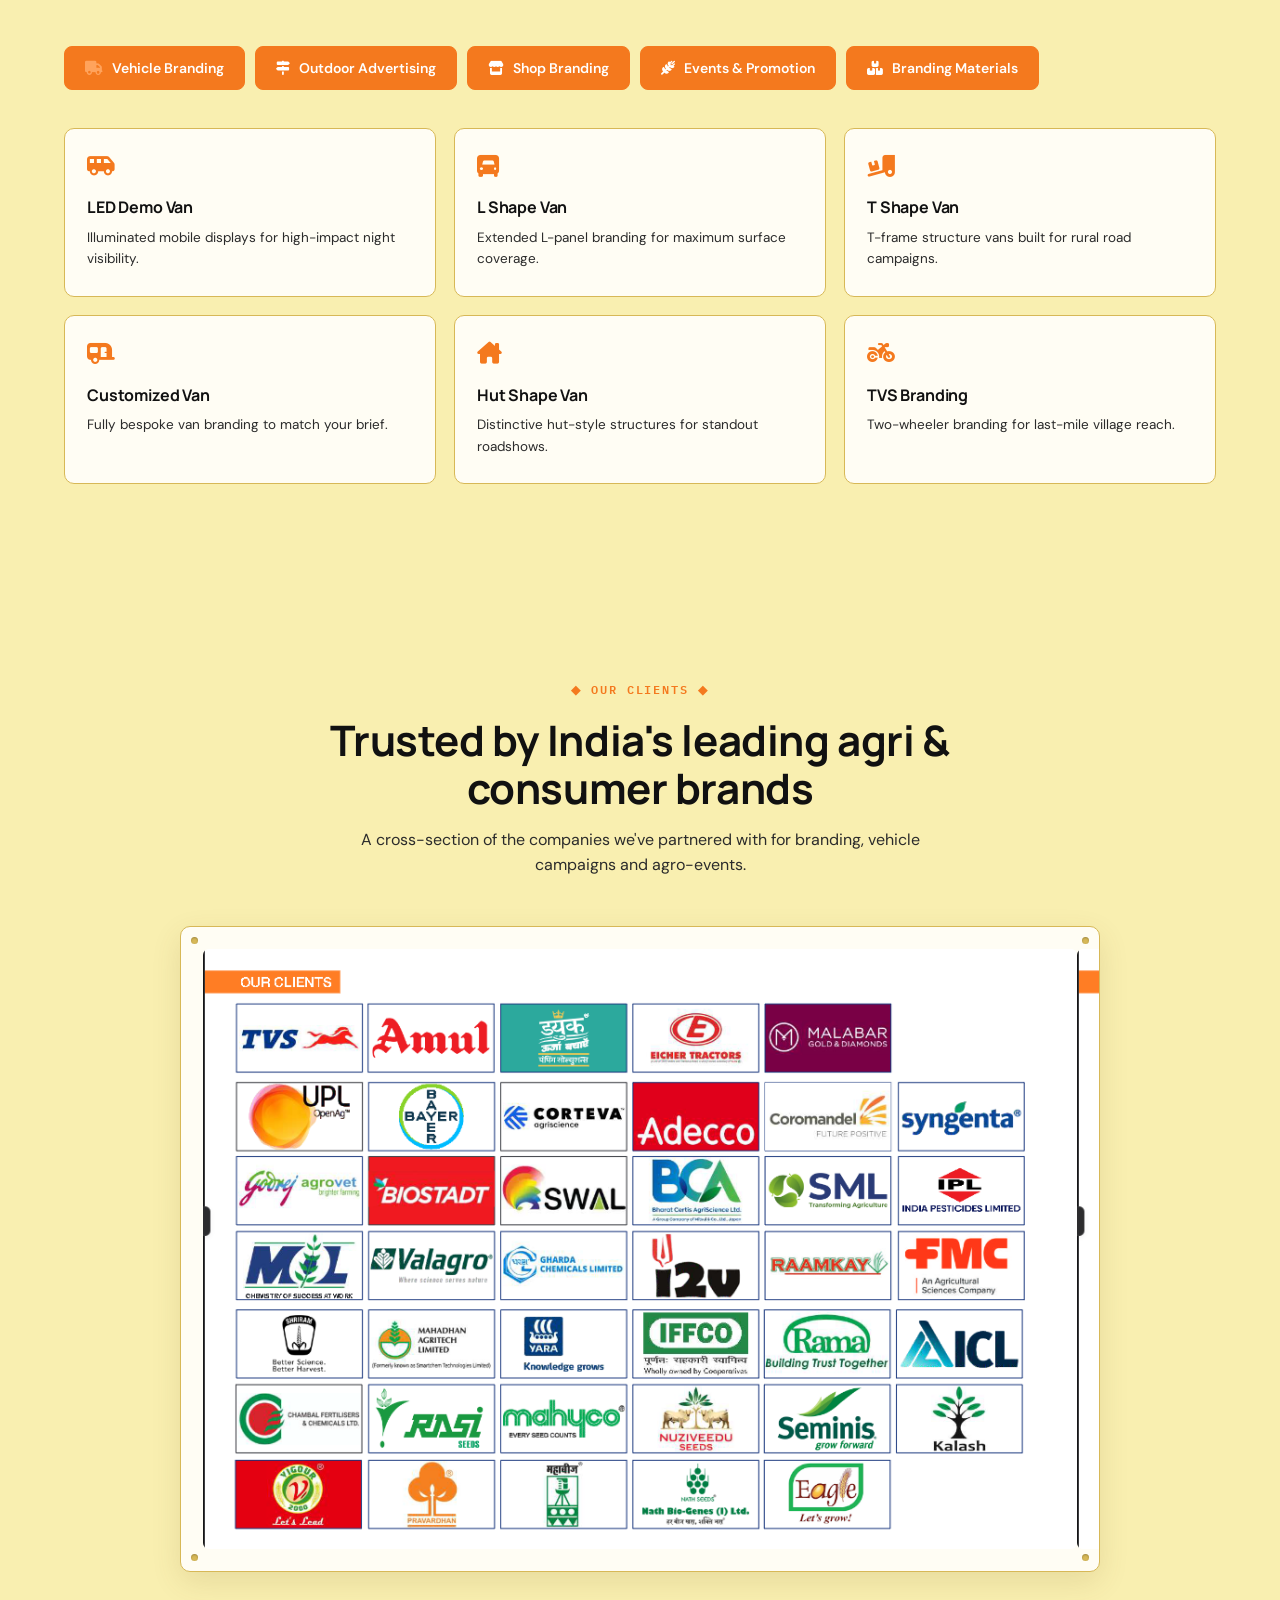
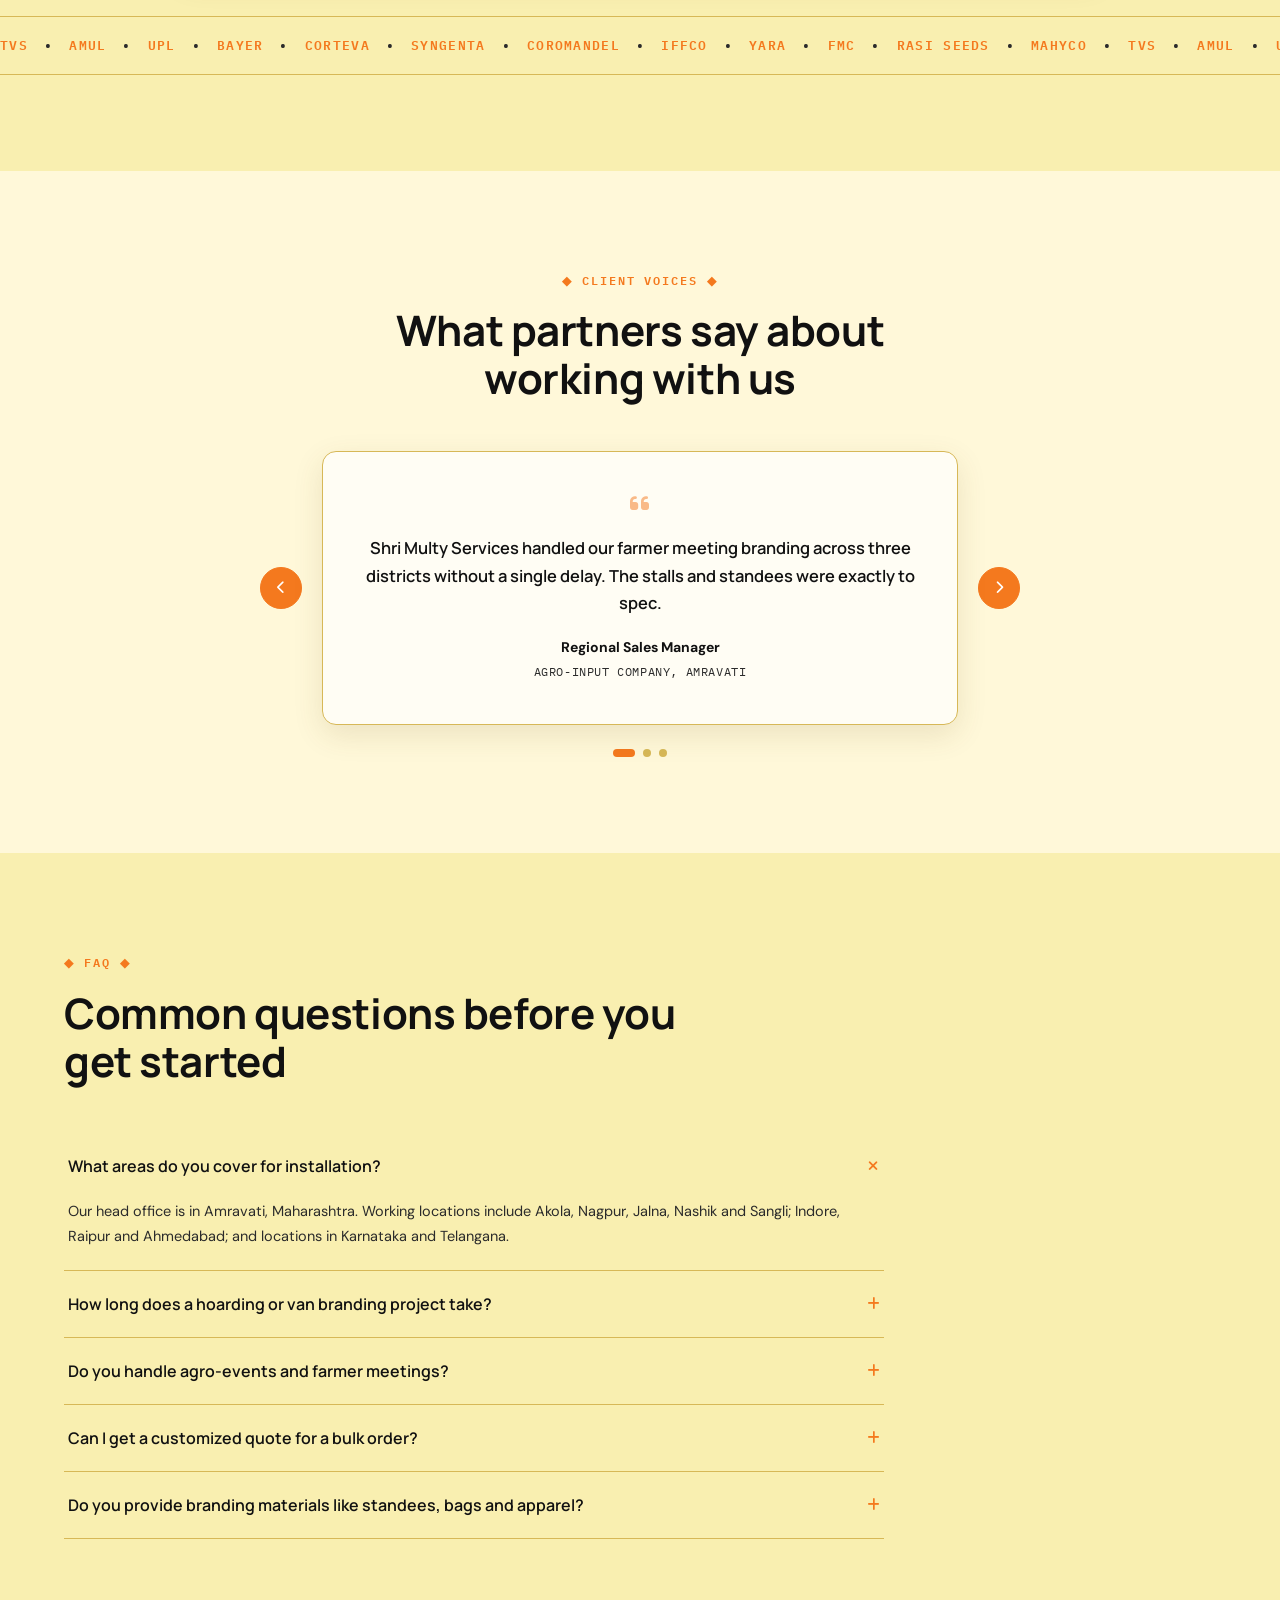
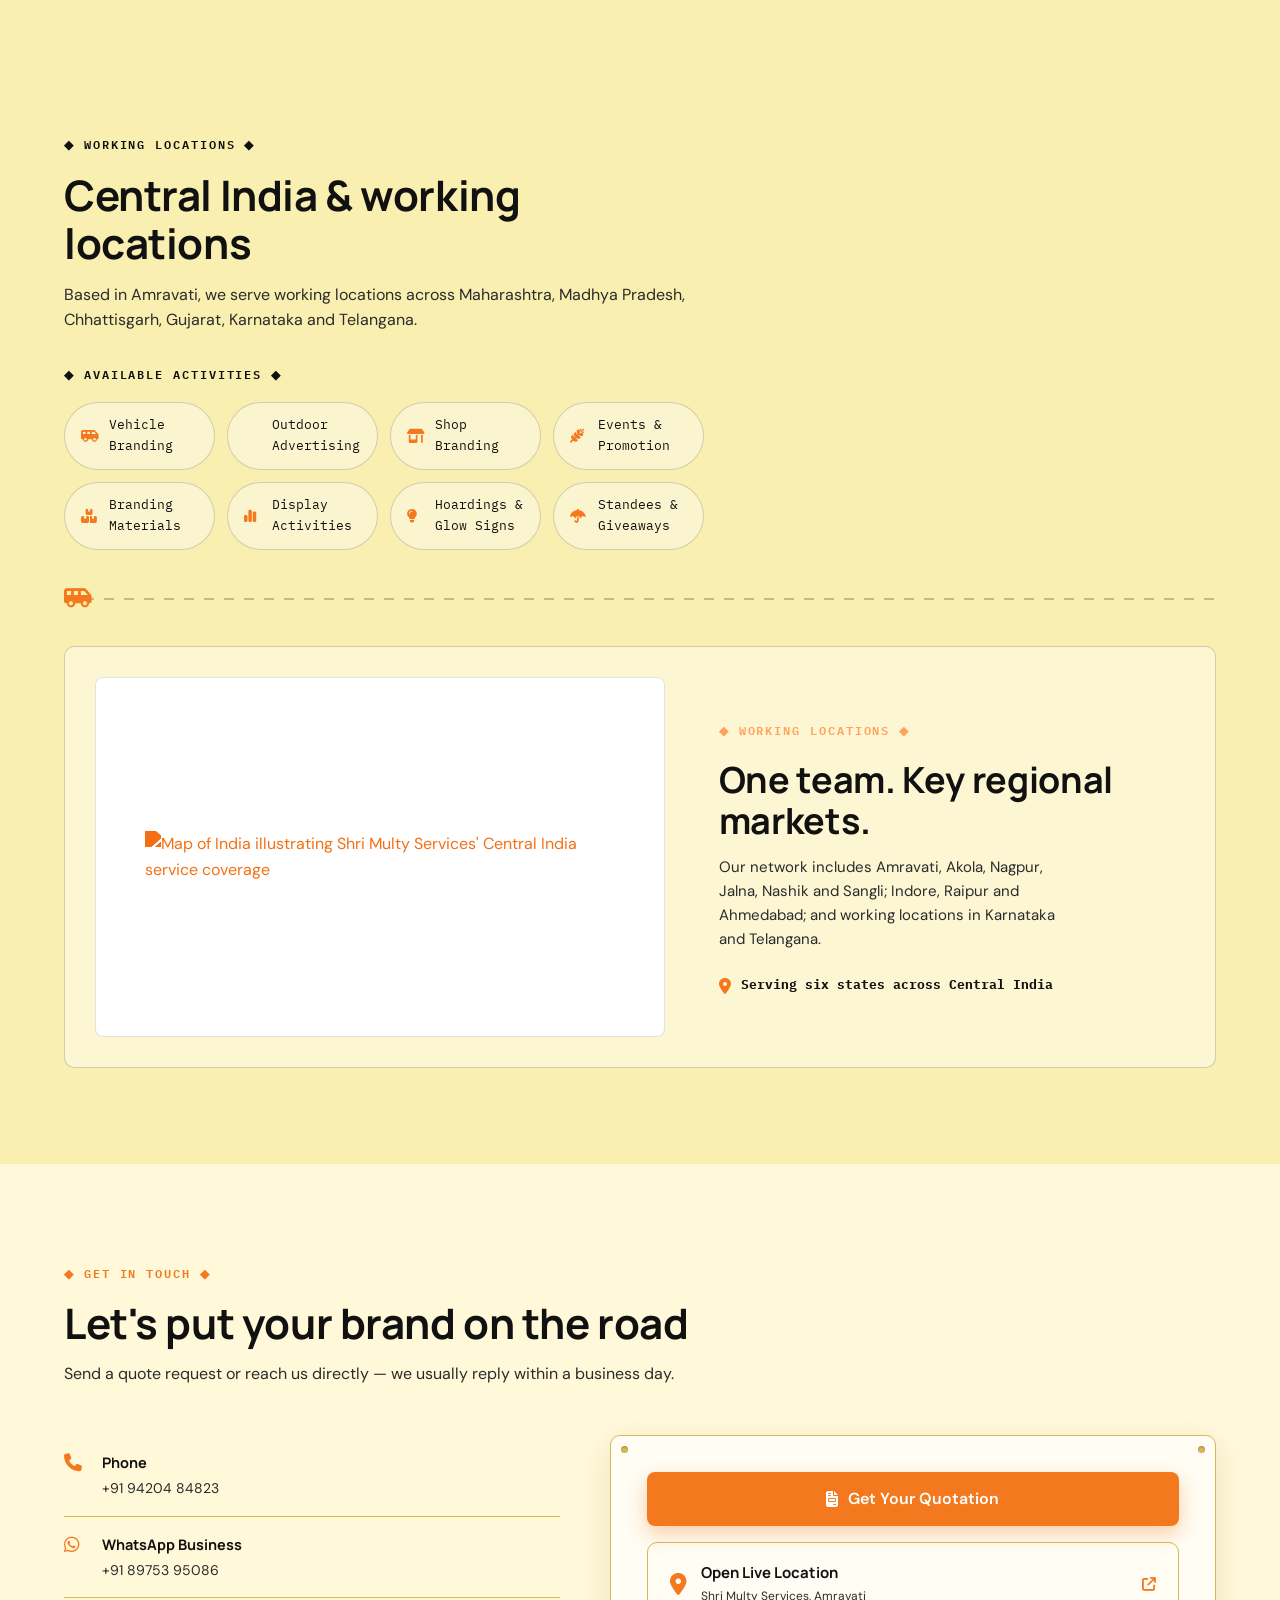
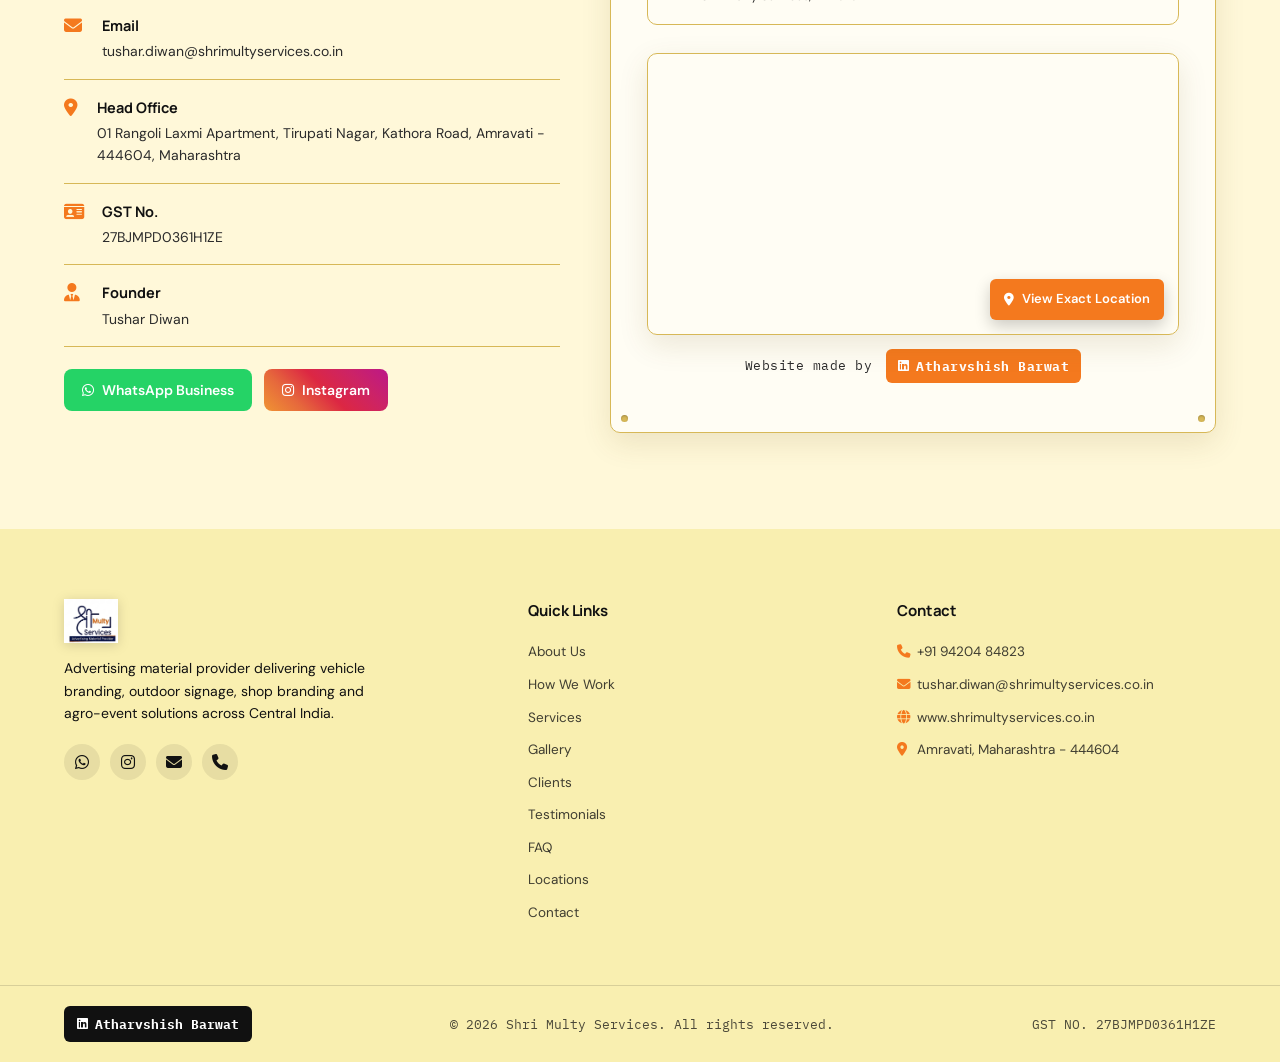
